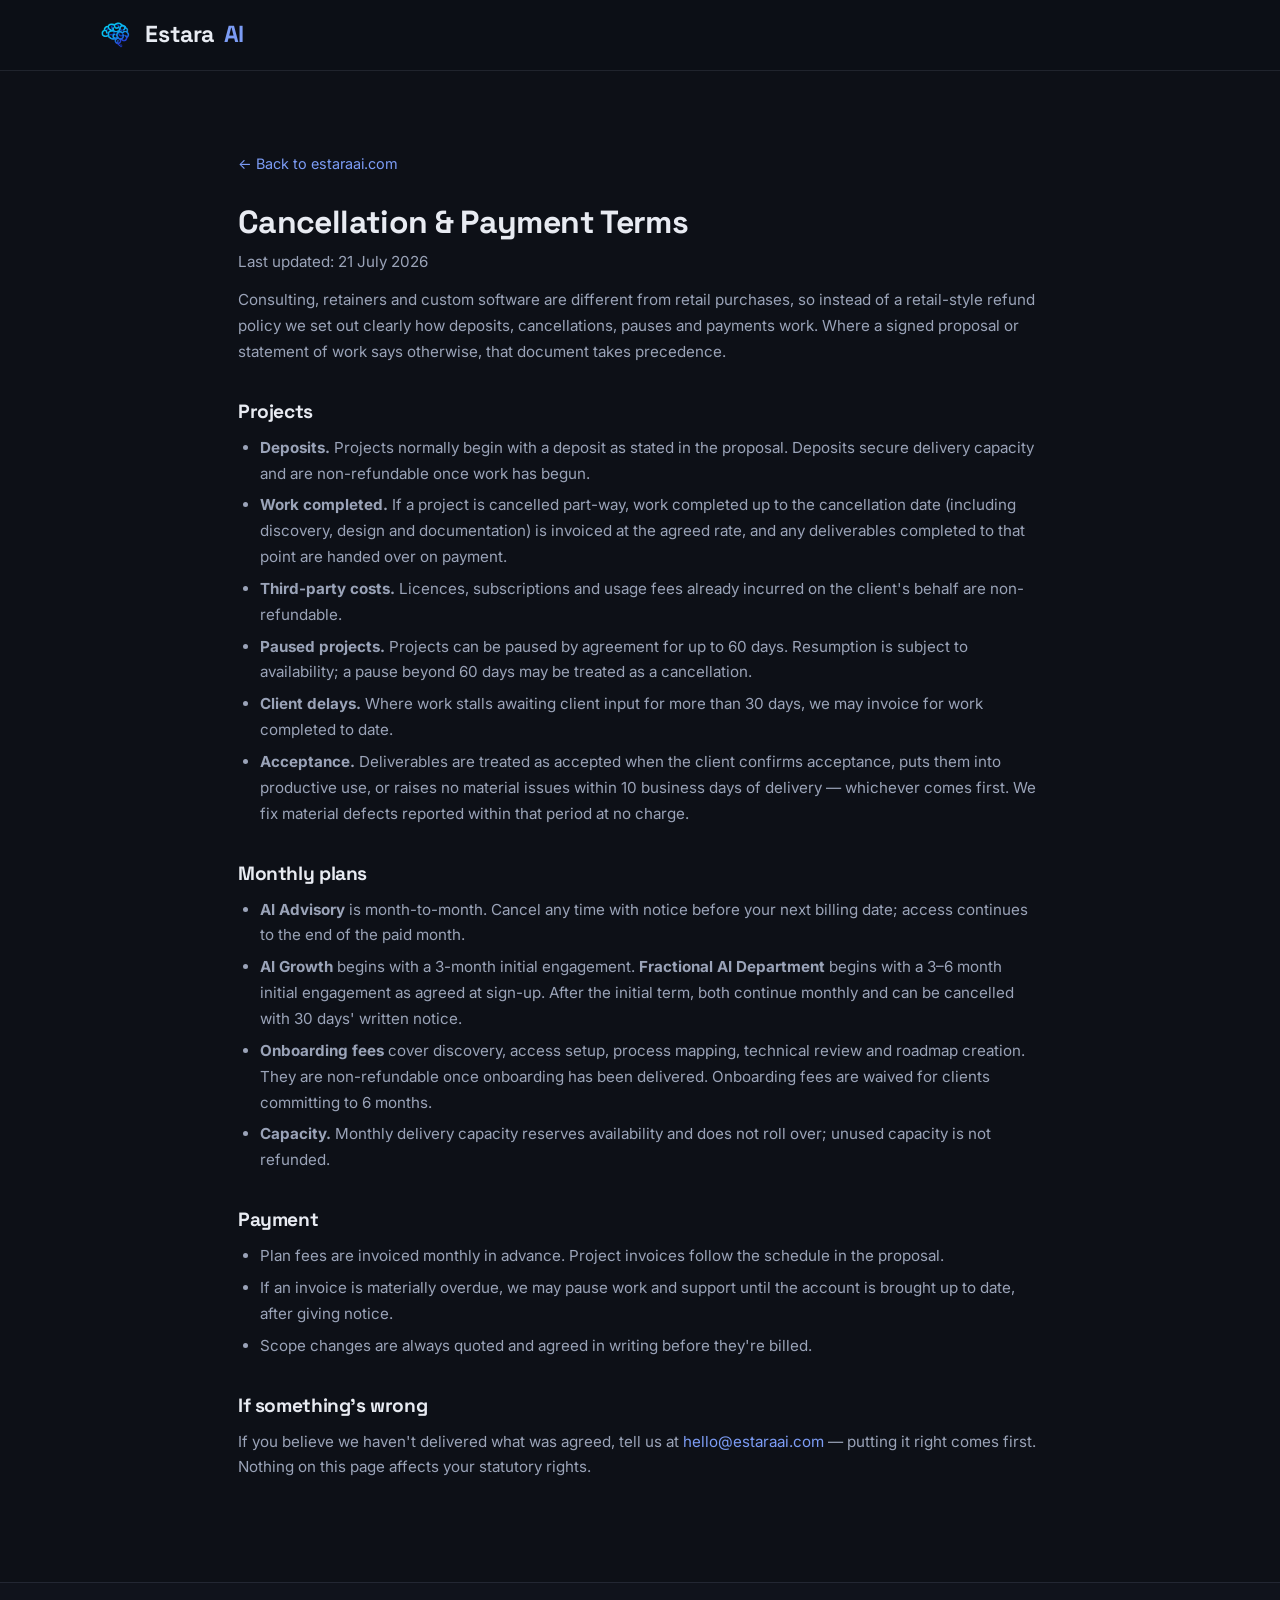
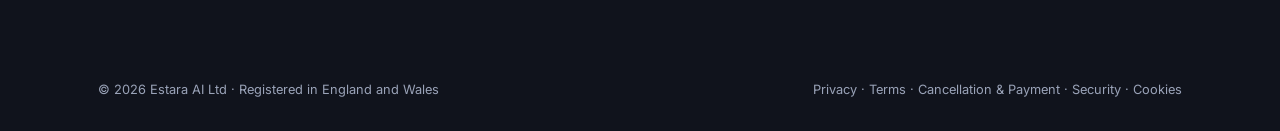
==== cancellation-and-payment-terms/index.html @ 69e21da2 "Add files via upload" ====
<!DOCTYPE html>
<html lang="en">
<head>
  <meta charset="UTF-8" />
  <meta name="viewport" content="width=device-width, initial-scale=1.0" />
  <title>Cancellation & Payment Terms — Estara AI</title>
  <link rel="preconnect" href="https://fonts.googleapis.com" />
  <link rel="preconnect" href="https://fonts.gstatic.com" crossorigin />
  <link href="https://fonts.googleapis.com/css2?family=Space+Grotesk:wght@400;500;600;700&family=Inter:wght@400;500;600&display=swap" rel="stylesheet" />
  <link rel="icon" type="image/png" sizes="any" href="/assets/logo.png?v=2" />
  <link rel="stylesheet" href="/styles.css" />
</head>
<body>
  <header class="nav scrolled">
    <div class="nav-inner">
      <a href="/" class="logo"><img src="/assets/logo.png" alt="Estara AI logo" class="logo-img" />Estara<span class="logo-accent">AI</span></a>
    </div>
  </header>
  <main class="legal-main">
    <div class="container container-narrow">
      <a href="/" class="legal-back">&larr; Back to estaraai.com</a>
      <h1>Cancellation & Payment Terms</h1>
      <p class="legal-updated">Last updated: 21 July 2026</p>

      <p>Consulting, retainers and custom software are different from retail purchases, so instead of a retail-style refund policy we set out clearly how deposits, cancellations, pauses and payments work. Where a signed proposal or statement of work says otherwise, that document takes precedence.</p>

      <h2>Projects</h2>
      <ul>
        <li><strong>Deposits.</strong> Projects normally begin with a deposit as stated in the proposal. Deposits secure delivery capacity and are non-refundable once work has begun.</li>
        <li><strong>Work completed.</strong> If a project is cancelled part-way, work completed up to the cancellation date (including discovery, design and documentation) is invoiced at the agreed rate, and any deliverables completed to that point are handed over on payment.</li>
        <li><strong>Third-party costs.</strong> Licences, subscriptions and usage fees already incurred on the client's behalf are non-refundable.</li>
        <li><strong>Paused projects.</strong> Projects can be paused by agreement for up to 60 days. Resumption is subject to availability; a pause beyond 60 days may be treated as a cancellation.</li>
        <li><strong>Client delays.</strong> Where work stalls awaiting client input for more than 30 days, we may invoice for work completed to date.</li>
        <li><strong>Acceptance.</strong> Deliverables are treated as accepted when the client confirms acceptance, puts them into productive use, or raises no material issues within 10 business days of delivery — whichever comes first. We fix material defects reported within that period at no charge.</li>
      </ul>

      <h2>Monthly plans</h2>
      <ul>
        <li><strong>AI Advisory</strong> is month-to-month. Cancel any time with notice before your next billing date; access continues to the end of the paid month.</li>
        <li><strong>AI Growth</strong> begins with a 3-month initial engagement. <strong>Fractional AI Department</strong> begins with a 3&ndash;6 month initial engagement as agreed at sign-up. After the initial term, both continue monthly and can be cancelled with 30 days' written notice.</li>
        <li><strong>Onboarding fees</strong> cover discovery, access setup, process mapping, technical review and roadmap creation. They are non-refundable once onboarding has been delivered. Onboarding fees are waived for clients committing to 6 months.</li>
        <li><strong>Capacity.</strong> Monthly delivery capacity reserves availability and does not roll over; unused capacity is not refunded.</li>
      </ul>

      <h2>Payment</h2>
      <ul>
        <li>Plan fees are invoiced monthly in advance. Project invoices follow the schedule in the proposal.</li>
        <li>If an invoice is materially overdue, we may pause work and support until the account is brought up to date, after giving notice.</li>
        <li>Scope changes are always quoted and agreed in writing before they're billed.</li>
      </ul>

      <h2>If something's wrong</h2>
      <p>If you believe we haven't delivered what was agreed, tell us at <a href="mailto:hello@estaraai.com">hello@estaraai.com</a> — putting it right comes first. Nothing on this page affects your statutory rights.</p>

    </div>
  </main>
  <footer class="footer">
    <div class="container">
      <div class="footer-bottom">
        <span>&copy; 2026 Estara AI Ltd &middot; Registered in England and Wales</span>
        <span><a href="/privacy/">Privacy</a> &middot; <a href="/terms/">Terms</a> &middot; <a href="/cancellation-and-payment-terms/">Cancellation &amp; Payment</a> &middot; <a href="/security/">Security</a> &middot; <a href="/cookie-policy/">Cookies</a></span>
      </div>
    </div>
  </footer>
</body>
</html>
---- styles.css ----
/* ============================================================
   ESTARA AI — styles.css  (v3, refined professional)
   Calm, organised, single accent. Brand colours in :root.
   ============================================================ */

:root {
  --bg: #0d1017;
  --bg-alt: #10131c;
  --surface: #141826;
  --surface-hover: #181d2e;
  --border: rgba(148, 163, 190, 0.14);
  --border-strong: rgba(148, 163, 190, 0.24);
  --text: #e8ebf2;
  --text-dim: #9aa3b8;
  --accent: #7c9cf5;          /* soft periwinkle blue */
  --accent-deep: #5b7cfa;     /* button blue */
  --accent-soft: rgba(124, 156, 245, 0.1);
  --green: #86d6ab;
  --red: #e39aa7;
  --amber: #e3c584;
  --radius: 16px;
  --font-display: "Space Grotesk", sans-serif;
  --font-body: "Inter", sans-serif;
}

* { margin: 0; padding: 0; box-sizing: border-box; }
html { scroll-behavior: smooth; }
body {
  background: var(--bg);
  color: var(--text);
  font-family: var(--font-body);
  font-size: 16px;
  line-height: 1.7;
  -webkit-font-smoothing: antialiased;
  overflow-x: hidden;
}

h1, h2, h3, h4 { font-family: var(--font-display); line-height: 1.15; letter-spacing: -0.02em; }
h1 { font-size: clamp(2.3rem, 5vw, 3.7rem); font-weight: 700; }
h2 { font-size: clamp(1.7rem, 3.6vw, 2.6rem); font-weight: 700; }
h3 { font-size: 1.25rem; font-weight: 600; }
a { color: inherit; text-decoration: none; }
img { max-width: 100%; display: block; }

.accent { color: var(--accent); }

.container { max-width: 1140px; margin: 0 auto; padding: 0 28px; }
.container-narrow { max-width: 860px; }
.section { padding: 110px 0; }
.section-alt { background: var(--bg-alt); border-top: 1px solid var(--border); border-bottom: 1px solid var(--border); }

.eyebrow {
  display: inline-block;
  font-size: 0.75rem;
  font-weight: 600;
  letter-spacing: 0.18em;
  text-transform: uppercase;
  color: var(--accent);
  margin-bottom: 16px;
}
.section-head { text-align: center; max-width: 720px; margin: 0 auto 64px; }
.section-head p { color: var(--text-dim); margin-top: 16px; font-size: 1.05rem; }
.section-cta { text-align: center; margin-top: 56px; }

/* ---------- Shared panel (cards, tiles, quotes) ---------- */
.panel {
  background: var(--surface);
  border: 1px solid var(--border);
  border-radius: var(--radius);
  transition: border-color 0.25s ease, background 0.25s ease;
}
.panel:hover { border-color: var(--border-strong); background: var(--surface-hover); }

/* ---------- Buttons ---------- */
.btn {
  display: inline-flex;
  align-items: center;
  gap: 10px;
  font-family: var(--font-display);
  font-weight: 600;
  font-size: 0.95rem;
  padding: 13px 26px;
  border-radius: 12px;
  border: 1px solid transparent;
  cursor: pointer;
  transition: background 0.25s ease, border-color 0.25s ease, transform 0.2s ease;
  white-space: nowrap;
}
.btn:hover { transform: translateY(-1px); }
.btn-primary { background: var(--accent-deep); color: #fff; }
.btn-primary:hover { background: #6a89fb; }
.btn-ghost { border-color: var(--border-strong); color: var(--text); background: transparent; }
.btn-ghost:hover { border-color: var(--accent); }
.btn-lg { padding: 16px 32px; font-size: 1rem; }
.btn-xl { padding: 18px 38px; font-size: 1.05rem; }
.btn .arrow { transition: transform 0.25s ease; }
.btn:hover .arrow { transform: translateX(4px); }

/* ---------- Nav ---------- */
.nav {
  position: fixed;
  top: 0; left: 0; right: 0;
  z-index: 100;
  transition: background 0.3s ease, border-color 0.3s ease;
  border-bottom: 1px solid transparent;
}
.nav.scrolled {
  background: rgba(13, 16, 23, 0.82);
  backdrop-filter: blur(16px);
  -webkit-backdrop-filter: blur(16px);
  border-bottom-color: var(--border);
}
.nav-inner {
  max-width: 1140px;
  margin: 0 auto;
  padding: 15px 28px;
  display: flex;
  align-items: center;
  gap: 32px;
}
.logo {
  font-family: var(--font-display);
  font-weight: 700;
  font-size: 1.45rem;
  display: inline-flex;
  align-items: center;
  gap: 10px;
  letter-spacing: -0.02em;
}
.logo-accent { color: var(--accent); }
.logo-img { height: 40px; width: auto; }
.footer .logo-img { height: 36px; }
.nav-links { display: flex; gap: 30px; margin-left: auto; }
.nav-links a { color: var(--text-dim); font-size: 0.92rem; font-weight: 500; transition: color 0.2s; }
.nav-links a:hover { color: var(--text); }
.btn-nav { padding: 10px 20px; font-size: 0.88rem; }
.nav-toggle { display: none; background: none; border: none; flex-direction: column; gap: 5px; cursor: pointer; padding: 6px; }
.nav-toggle span { width: 22px; height: 2px; background: var(--text); border-radius: 2px; transition: 0.3s; }
.btn-nav-login + .btn-nav { margin-left: -16px; }
.nav-login-mobile { display: none; }
@media (max-width: 760px) {
  .nav-login-mobile { display: block; }
}

/* ---------- Hero ---------- */
.hero {
  min-height: 92svh;
  display: flex;
  align-items: center;
  justify-content: center;
  text-align: left;
  position: relative;
  padding: 160px 28px 80px;
  overflow: hidden;
}
#heroCanvas { position: absolute; inset: 0; width: 100%; height: 100%; opacity: 0.5; }
.hero-fade {
  position: absolute; inset: 0;
  background: radial-gradient(ellipse 70% 55% at 50% 45%, rgba(13, 16, 23, 0) 0%, rgba(13, 16, 23, 0.55) 70%, var(--bg) 100%);
  pointer-events: none;
}
.hero-content { position: relative; z-index: 2; width: 100%; max-width: 1084px; }
.hero-badge {
  display: inline-flex;
  align-items: center;
  gap: 10px;
  font-size: 0.82rem;
  font-weight: 500;
  color: var(--text-dim);
  border: 1px solid var(--border);
  background: rgba(20, 24, 38, 0.6);
  padding: 8px 18px;
  border-radius: 999px;
  margin-bottom: 32px;
  backdrop-filter: blur(8px);
}
.pulse-dot { width: 7px; height: 7px; border-radius: 50%; background: var(--green); }

.hero-title { font-size: clamp(2.2rem, 3.8vw, 2.95rem); max-width: 780px; }
.hero-line { white-space: nowrap; }
@media (max-width: 700px) {
  .hero-line { white-space: normal; }
}

.hero-sub { color: var(--text-dim); font-size: clamp(1.02rem, 1.9vw, 1.18rem); max-width: 640px; margin: 26px 0 0; }
.hero-ctas { display: flex; gap: 14px; justify-content: flex-start; flex-wrap: wrap; margin-top: 40px; }
.hero-microcopy { color: var(--text-dim); font-size: 0.85rem; margin-top: 18px; opacity: 0.85; }

.hero-stats {
  display: flex;
  justify-content: flex-start;
  align-items: center;
  gap: clamp(22px, 5vw, 56px);
  margin-top: 56px;
  padding-top: 32px;
  border-top: 1px solid var(--border);
  flex-wrap: wrap;
}
.stat { display: flex; flex-direction: column; align-items: flex-start; }
.stat-num {
  font-family: var(--font-display);
  font-size: 2.2rem;
  font-weight: 700;
  color: var(--accent);
  line-height: 1;
}
.stat-label { font-size: 0.83rem; color: var(--text-dim); margin-top: 8px; }
.stat-divider { width: 1px; height: 44px; background: var(--border); }

/* ---------- Tech strip ---------- */
.tech-strip {
  border-top: 1px solid var(--border);
  border-bottom: 1px solid var(--border);
  background: var(--bg-alt);
  padding: 22px 0;
}
.tech-strip-inner {
  display: flex;
  flex-wrap: wrap;
  justify-content: center;
  align-items: center;
  gap: 14px 32px;
  font-family: var(--font-display);
  font-size: 0.88rem;
  font-weight: 500;
  color: var(--text-dim);
  letter-spacing: 0.06em;
}
.tech-label {
  font-size: 0.72rem;
  text-transform: uppercase;
  letter-spacing: 0.18em;
  color: var(--accent);
  font-weight: 600;
}

/* ---------- Problem section ---------- */
.problem-layout {
  display: grid;
  grid-template-columns: 1fr 1.1fr;
  gap: 64px;
  align-items: start;
}
.problem-sticky { position: sticky; top: 130px; }
.problem-lead { color: var(--text-dim); font-size: 1.05rem; margin: 18px 0 28px; }
.problem-cards { display: flex; flex-direction: column; gap: 20px; }
.pain-card { padding: 32px 30px; }
.pain-num {
  font-family: var(--font-display);
  font-size: 0.82rem;
  font-weight: 600;
  letter-spacing: 0.14em;
  color: var(--accent);
  margin-bottom: 12px;
}
.pain-card h3 { margin-bottom: 10px; }
.pain-card p { color: var(--text-dim); font-size: 0.96rem; }

/* ---------- Service cards ---------- */
.cards-3 { display: grid; grid-template-columns: repeat(3, 1fr); gap: 22px; }
.card { padding: 38px 32px; display: flex; flex-direction: column; position: relative; overflow: hidden; }
.card-featured { border-color: rgba(124, 156, 245, 0.4); }
.card-badge {
  position: absolute; top: 0; right: 0;
  background: var(--accent-deep);
  color: #fff;
  font-family: var(--font-display);
  font-size: 0.68rem; font-weight: 600;
  letter-spacing: 0.09em; text-transform: uppercase;
  padding: 6px 15px;
  border-radius: 0 var(--radius) 0 12px;
}
.card-icon {
  width: 50px; height: 50px;
  border-radius: 13px;
  display: grid; place-items: center;
  background: var(--accent-soft);
  border: 1px solid var(--border);
  color: var(--accent);
  margin-bottom: 22px;
}
.card-icon svg { width: 25px; height: 25px; }
.card p { color: var(--text-dim); font-size: 0.95rem; margin-top: 12px; }
.card-list { list-style: none; margin: 20px 0 28px; }
.card-list li { font-size: 0.9rem; color: var(--text); padding: 7px 0 7px 26px; position: relative; }
.card-list li::before {
  content: "";
  position: absolute; left: 0; top: 13px;
  width: 14px; height: 8px;
  border-left: 2px solid var(--accent);
  border-bottom: 2px solid var(--accent);
  transform: rotate(-45deg) scale(0.8);
}
.card-link {
  margin-top: auto;
  font-family: var(--font-display);
  font-weight: 600; font-size: 0.92rem;
  color: var(--accent);
  display: inline-flex; align-items: center; gap: 8px;
  transition: gap 0.25s ease;
}
.card-link:hover { gap: 12px; }

/* ---------- Bento grid ---------- */
.bento {
  display: grid;
  grid-template-columns: repeat(4, 1fr);
  gap: 20px;
}
.bento-tile { padding: 34px 30px; }
.bento-wide { grid-column: span 2; grid-row: span 2; display: flex; flex-direction: column; }
.bento-tile h3 { margin-bottom: 10px; }
.bento-tile p { color: var(--text-dim); font-size: 0.94rem; }
.bento-stat {
  font-family: var(--font-display);
  font-size: 2.5rem;
  font-weight: 700;
  color: var(--accent);
  line-height: 1;
  margin-bottom: 14px;
}
.bento-visual {
  margin-top: auto;
  padding: 22px 24px;
  background: rgba(9, 11, 17, 0.6);
  border: 1px solid var(--border);
  border-radius: 12px;
  font-family: "SF Mono", "Fira Code", monospace;
  font-size: 0.84rem;
  line-height: 2.1;
  color: var(--text-dim);
}
.code-key { color: var(--accent); }
.code-str { color: #b8a8ee; }
.code-num { color: var(--green); }
.code-comment { color: rgba(154, 163, 184, 0.55); }
.code-ok { color: var(--green); }
.code-line { white-space: nowrap; overflow: hidden; }

/* ---------- Timeline ---------- */
.timeline { position: relative; padding-left: 12px; }
.timeline-line {
  position: absolute;
  left: 37px; top: 10px; bottom: 10px;
  width: 2px;
  background: var(--border);
  border-radius: 2px;
  overflow: hidden;
}
.timeline-line span {
  display: block;
  width: 100%; height: 0%;
  background: var(--accent);
  transition: height 0.2s linear;
}
.tl-step { display: flex; gap: 32px; padding: 28px 0; position: relative; }
.tl-node {
  flex: none;
  width: 52px; height: 52px;
  border-radius: 50%;
  display: grid; place-items: center;
  font-family: var(--font-display);
  font-weight: 700;
  font-size: 0.92rem;
  background: var(--surface);
  border: 1px solid var(--border-strong);
  color: var(--accent);
  box-shadow: 0 0 0 6px var(--bg-alt);
  z-index: 1;
}
.tl-body h3 { display: flex; align-items: center; gap: 14px; flex-wrap: wrap; }
.tl-tag {
  font-family: var(--font-body);
  font-size: 0.72rem;
  font-weight: 600;
  letter-spacing: 0.08em;
  text-transform: uppercase;
  color: var(--accent);
  border: 1px solid rgba(124, 156, 245, 0.35);
  background: var(--accent-soft);
  padding: 3px 12px;
  border-radius: 999px;
}
.tl-body p { color: var(--text-dim); font-size: 0.96rem; margin-top: 10px; max-width: 620px; }

/* ---------- Comparison table ---------- */
.compare-wrap { overflow-x: auto; border-radius: var(--radius); border: 1px solid var(--border); }
.compare {
  width: 100%;
  border-collapse: collapse;
  background: var(--surface);
  font-size: 0.92rem;
  min-width: 720px;
}
.compare th, .compare td {
  padding: 18px 22px;
  text-align: left;
  border-bottom: 1px solid var(--border);
  vertical-align: top;
}
.compare thead th {
  font-family: var(--font-display);
  font-size: 0.98rem;
  color: var(--text-dim);
  background: rgba(255, 255, 255, 0.02);
}
.compare tbody tr:last-child td { border-bottom: none; }
.compare td:first-child { color: var(--text-dim); font-weight: 500; width: 20%; }
.compare .compare-hero {
  background: var(--accent-soft);
  color: var(--text);
  font-weight: 500;
  border-left: 1px solid rgba(124, 156, 245, 0.3);
  border-right: 1px solid rgba(124, 156, 245, 0.3);
}
.compare thead .compare-hero {
  color: var(--text);
  font-size: 1.02rem;
}
.compare .yes { color: var(--green); font-weight: 700; margin-right: 6px; }
.compare .no { color: var(--red); font-weight: 700; margin-right: 6px; }
.compare .mid { color: var(--amber); font-weight: 700; margin-right: 6px; }

/* ---------- Plans / subscriptions ---------- */
.plans { display: grid; grid-template-columns: repeat(3, 1fr); gap: 22px; align-items: stretch; }
.price-card { padding: 38px 32px; display: flex; flex-direction: column; position: relative; overflow: hidden; }
.plan-tagline { color: var(--text-dim); font-size: 0.92rem; margin-top: 10px; }
.price {
  font-family: var(--font-display);
  font-size: 2.4rem;
  font-weight: 700;
  line-height: 1;
  margin: 24px 0 6px;
  display: flex;
  align-items: baseline;
  gap: 6px;
}
.price-per { font-size: 0.95rem; font-weight: 500; color: var(--text-dim); letter-spacing: 0; }
.price-from { font-size: 0.9rem; font-weight: 500; color: var(--text-dim); }
.plan-includes {
  font-size: 0.74rem;
  font-weight: 600;
  letter-spacing: 0.1em;
  text-transform: uppercase;
  color: var(--accent);
  margin-top: 16px;
}
.price-card .card-list { margin: 14px 0 30px; flex: 1; }
.btn-block { justify-content: center; width: 100%; margin-top: auto; }
.plans-note {
  text-align: center;
  color: var(--text-dim);
  font-size: 0.88rem;
  max-width: 640px;
  margin: 44px auto 0;
}
.plans-note a { color: var(--accent); }
.plans-note a:hover { text-decoration: underline; }

/* ---------- Testimonials ---------- */
.quotes { display: grid; grid-template-columns: repeat(3, 1fr); gap: 22px; }
.quote { padding: 34px 30px 30px; display: flex; flex-direction: column; }
.quote blockquote { color: var(--text); font-size: 0.97rem; line-height: 1.75; }
.quote blockquote::before { content: "\201C"; color: var(--accent); }
.quote blockquote::after { content: "\201D"; color: var(--accent); }
.quote figcaption {
  margin-top: 24px;
  padding-top: 20px;
  border-top: 1px solid var(--border);
  display: flex;
  flex-direction: column;
}
.quote figcaption strong { font-family: var(--font-display); font-size: 0.95rem; }
.quote figcaption span { color: var(--text-dim); font-size: 0.84rem; margin-top: 2px; }

/* ---------- FAQ ---------- */
.faq-list { display: flex; flex-direction: column; gap: 12px; }
.faq-item {
  background: var(--surface);
  border: 1px solid var(--border);
  border-radius: 14px;
  transition: border-color 0.25s ease;
}
.faq-item:hover { border-color: var(--border-strong); }
.faq-item[open] { border-color: rgba(124, 156, 245, 0.4); }
.faq-item summary {
  list-style: none;
  cursor: pointer;
  padding: 20px 26px;
  font-family: var(--font-display);
  font-weight: 600;
  font-size: 1rem;
  display: flex;
  justify-content: space-between;
  align-items: center;
  gap: 16px;
}
.faq-item summary::-webkit-details-marker { display: none; }
.faq-icon { position: relative; width: 16px; height: 16px; flex: none; }
.faq-icon::before, .faq-icon::after {
  content: ""; position: absolute; background: var(--accent); border-radius: 2px;
  transition: transform 0.3s ease;
}
.faq-icon::before { width: 16px; height: 2px; top: 7px; }
.faq-icon::after { width: 2px; height: 16px; left: 7px; }
.faq-item[open] .faq-icon::after { transform: rotate(90deg); }
.faq-item p { padding: 0 26px 22px; color: var(--text-dim); font-size: 0.95rem; }

/* ---------- CTA panel ---------- */
.cta-panel {
  text-align: center;
  background: var(--bg-alt);
  border: 1px solid var(--border);
  border-radius: 24px;
  padding: 80px 40px;
  max-width: 860px;
  margin: 0 auto;
}
.cta-list {
  list-style: none;
  margin: 28px auto 38px;
  max-width: 460px;
  text-align: left;
}
.cta-list li {
  color: var(--text-dim);
  font-size: 0.98rem;
  padding: 8px 0 8px 32px;
  position: relative;
}
.cta-list li::before {
  content: "";
  position: absolute; left: 0; top: 16px;
  width: 15px; height: 8px;
  border-left: 2px solid var(--green);
  border-bottom: 2px solid var(--green);
  transform: rotate(-45deg);
}
.cta-note { display: block; margin-top: 26px; font-size: 0.8rem; color: var(--text-dim); }

/* ---------- Footer ---------- */
.footer { background: var(--bg-alt); border-top: 1px solid var(--border); padding: 70px 0 30px; }
.footer-grid {
  display: grid;
  grid-template-columns: 2fr 1fr 1fr 1fr;
  gap: 40px;
  padding-bottom: 50px;
  border-bottom: 1px solid var(--border);
}
.footer-brand p { color: var(--text-dim); font-size: 0.92rem; margin-top: 16px; max-width: 300px; }
.footer-col h4 { font-size: 0.82rem; text-transform: uppercase; letter-spacing: 0.12em; color: var(--text); margin-bottom: 18px; }
.footer-col a, .footer-col address {
  display: block;
  color: var(--text-dim);
  font-size: 0.92rem;
  font-style: normal;
  margin-bottom: 10px;
  transition: color 0.2s;
}
.footer-col a:hover { color: var(--accent); }
.footer-bottom {
  display: flex;
  justify-content: space-between;
  flex-wrap: wrap;
  gap: 12px;
  padding-top: 26px;
  color: var(--text-dim);
  font-size: 0.8rem;
}

/* ---------- Reveal animation ---------- */
.reveal { opacity: 0; transform: translateY(16px); transition: opacity 0.6s ease, transform 0.6s ease; }
.reveal.visible { opacity: 1; transform: none; }

@media (prefers-reduced-motion: reduce) {
  *, *::before, *::after { animation: none !important; transition: none !important; }
  .reveal { opacity: 1; transform: none; }
  html { scroll-behavior: auto; }
}

/* ---------- Responsive ---------- */
@media (max-width: 1020px) {
  .bento { grid-template-columns: 1fr 1fr; }
  .bento-wide { grid-column: span 2; grid-row: auto; }
}
@media (max-width: 960px) {
  .cards-3, .quotes, .plans { grid-template-columns: 1fr; max-width: 540px; margin-left: auto; margin-right: auto; }
  .problem-layout { grid-template-columns: 1fr; gap: 44px; }
  .problem-sticky { position: static; }
  .footer-grid { grid-template-columns: 1fr 1fr; }
}
@media (max-width: 760px) {
  .nav-links {
    position: fixed;
    top: 62px; left: 0; right: 0;
    flex-direction: column;
    gap: 0;
    background: rgba(13, 16, 23, 0.97);
    backdrop-filter: blur(16px);
    border-bottom: 1px solid var(--border);
    padding: 12px 24px 20px;
    display: none;
    margin-left: 0;
  }
  .nav-links.open { display: flex; }
  .nav-links a { padding: 13px 0; font-size: 1.05rem; }
  .nav-toggle { display: flex; margin-left: auto; }
  .btn-nav { display: none; }
  .section { padding: 80px 0; }
  .stat-divider { display: none; }
  .bento { grid-template-columns: 1fr; }
  .bento-wide { grid-column: auto; }
  .footer-grid { grid-template-columns: 1fr; }
  .tl-step { gap: 20px; }
  .timeline-line { left: 25px; }
  .tl-node { width: 42px; height: 42px; font-size: 0.85rem; }
  .cta-panel { padding: 60px 26px; }
}

/* ============================================================
   v4 additions — trust strip, case studies, founder section,
   engagement models, plan details table, legal pages, mobile fixes
   ============================================================ */

/* Anchored sections never hide under the fixed nav */
section[id], footer[id], .plan-details { scroll-margin-top: 92px; }

/* Hero text-stat */
.stat-num-text { font-size: 1.35rem; padding: 8px 0 3px; }

/* ---------- Trust strip ---------- */
.trust { padding: 36px 0; }
.trust-inner {
  display: flex;
  justify-content: space-between;
  align-items: center;
  gap: 32px 48px;
  flex-wrap: wrap;
}
.trust-clients { display: flex; align-items: center; gap: 14px 28px; flex-wrap: wrap; }
.trust-label {
  font-size: 0.72rem;
  text-transform: uppercase;
  letter-spacing: 0.18em;
  color: var(--accent);
  font-weight: 600;
}
.trust-name { font-family: var(--font-display); font-weight: 600; font-size: 1.02rem; color: var(--text-dim); }
.trust-proof { display: flex; flex-direction: column; gap: 10px; max-width: 520px; }
.trust-quote { font-size: 0.93rem; color: var(--text); line-height: 1.65; }
.trust-attrib { display: block; color: var(--text-dim); font-size: 0.8rem; margin-top: 6px; }

/* ---------- Case studies ---------- */
.case { margin-bottom: 26px; overflow: hidden; }
.case-head { padding: 36px 40px 0; }
.case-tag {
  display: inline-block;
  font-size: 0.72rem;
  font-weight: 600;
  letter-spacing: 0.08em;
  text-transform: uppercase;
  color: var(--accent);
  border: 1px solid rgba(124, 156, 245, 0.35);
  background: var(--accent-soft);
  padding: 4px 14px;
  border-radius: 999px;
}
.case-head h3 { font-size: 1.5rem; margin-top: 16px; }
.case-client { color: var(--text-dim); font-size: 0.9rem; margin-top: 4px; }
.case-body {
  display: grid;
  grid-template-columns: 1.15fr 1fr;
  gap: 44px;
  padding: 26px 40px 40px;
}
.case-col h4 {
  font-size: 0.76rem;
  font-weight: 600;
  text-transform: uppercase;
  letter-spacing: 0.14em;
  color: var(--accent);
  margin: 24px 0 10px;
}
.case-col h4:first-child { margin-top: 0; }
.case-col p { color: var(--text-dim); font-size: 0.95rem; }
.case-col .card-list { margin: 0 0 6px; }
.case-quote {
  margin-top: 22px;
  padding: 18px 22px;
  background: var(--accent-soft);
  border-radius: 12px;
  font-size: 0.93rem;
  line-height: 1.65;
}
.case-quote span { display: block; color: var(--text-dim); font-size: 0.82rem; margin-top: 8px; }

/* ---------- Founder ---------- */
.founder-layout {
  display: grid;
  grid-template-columns: 300px 1fr;
  gap: 44px;
  align-items: center;
  max-width: 900px;
  margin: 0 auto 56px;
}
.founder-photo {
  position: relative;
  aspect-ratio: 1 / 1;
  display: grid;
  place-items: center;
  overflow: hidden;
}
.founder-photo::before {
  content: "JG";
  font-family: var(--font-display);
  font-size: 3.4rem;
  font-weight: 700;
  color: var(--accent);
  opacity: 0.5;
}
.founder-photo img {
  position: absolute;
  inset: 0;
  width: 100%;
  height: 100%;
  object-fit: cover;
}
.founder-copy h3 { font-size: 1.35rem; margin-bottom: 14px; }
.founder-copy p { color: var(--text-dim); font-size: 0.97rem; margin-bottom: 14px; }
.bento-about { margin-top: 0; }
.tile-link { color: var(--accent); font-size: 0.88rem; white-space: nowrap; }
.tile-link:hover { text-decoration: underline; }

/* ---------- Engagement models & project pricing ---------- */
.engage-cards .card { padding: 32px 30px; }
.project-prices { margin-top: 26px; padding: 38px 40px; }
.project-prices h3 { margin-bottom: 8px; }
.project-prices-note { color: var(--text-dim); font-size: 0.9rem; margin-bottom: 16px; }
.price-list { list-style: none; }
.price-list li {
  display: flex;
  justify-content: space-between;
  align-items: baseline;
  gap: 20px;
  padding: 13px 0;
  border-bottom: 1px solid var(--border);
  font-size: 0.95rem;
}
.price-list li:last-child { border-bottom: 0; padding-bottom: 2px; }
.price-list-amt { font-family: var(--font-display); font-weight: 600; color: var(--accent); white-space: nowrap; }

/* ---------- Plans v2 ---------- */
.plan-bestfor {
  font-size: 0.72rem;
  font-weight: 600;
  letter-spacing: 0.08em;
  text-transform: uppercase;
  color: var(--accent);
  margin-top: 12px;
}
.plan-tagline { margin-top: 8px; }
.plan-term { font-size: 0.8rem; color: var(--text-dim); margin: 2px 0 4px; }
.price-card .card-list { margin-bottom: 18px; }
.plan-foot { font-size: 0.82rem; color: var(--text-dim); margin-bottom: 20px; }
.li-sub { color: var(--text-dim); font-size: 0.82rem; }
.plans-details-link { text-align: center; margin-top: 36px; }
.plans-details-link a {
  color: var(--accent);
  font-family: var(--font-display);
  font-weight: 600;
  font-size: 0.92rem;
}
.plans-details-link a:hover { text-decoration: underline; }
.plan-details { margin-top: 44px; }
.compare-plans { min-width: 680px; }
.compare-plans td:first-child { width: 22%; }
.compare-span { color: var(--text-dim); }
.plans-smallprint { max-width: 840px; margin: 30px auto 0; }
.plans-smallprint p { color: var(--text-dim); font-size: 0.85rem; margin-bottom: 12px; }
.plans-smallprint strong { color: var(--text); }

/* ---------- CTA email alternative ---------- */
.cta-email { margin-top: 22px; color: var(--text-dim); font-size: 0.92rem; }
.cta-email a { color: var(--accent); }
.cta-email a:hover { text-decoration: underline; }

/* ---------- Legal pages ---------- */
.legal-main { padding: 150px 0 90px; }
.legal-main h1 { font-size: 2rem; margin-bottom: 8px; }
.legal-updated { color: var(--text-dim); font-size: 0.85rem; margin-bottom: 38px; }
.legal-main h2 { font-size: 1.2rem; margin: 36px 0 12px; }
.legal-main p, .legal-main li { color: var(--text-dim); font-size: 0.95rem; margin-bottom: 12px; }
.legal-main ul { margin: 10px 0 14px 22px; }
.legal-main ul li { margin-bottom: 6px; }
.legal-main a { color: var(--accent); }
.legal-main a:hover { text-decoration: underline; }
.legal-back { display: inline-block; margin-bottom: 28px; color: var(--accent); font-size: 0.9rem; }
.legal-back:hover { text-decoration: underline; }

/* ---------- Responsive (new sections) ---------- */
@media (max-width: 960px) {
  .case-body { grid-template-columns: 1fr; gap: 10px; }
  .founder-layout { grid-template-columns: 1fr; gap: 28px; }
  .founder-photo { max-width: 280px; }
  .trust-inner { flex-direction: column; align-items: flex-start; gap: 22px; }
  .plans .card-featured { order: -1; }
}
@media (max-width: 760px) {
  section[id], footer[id], .plan-details { scroll-margin-top: 78px; }
  .price-card { padding: 28px 20px; }
  .price-card .card-list li { padding: 6px 0 6px 22px; font-size: 0.88rem; }
  .price-card .card-list li::before { top: 12px; transform: rotate(-45deg) scale(0.7); }
  .plans { gap: 16px; }
  .case-head { padding: 28px 22px 0; }
  .case-body { padding: 20px 22px 30px; }
  .project-prices { padding: 26px 20px; }
  .legal-main { padding: 120px 0 70px; }
}
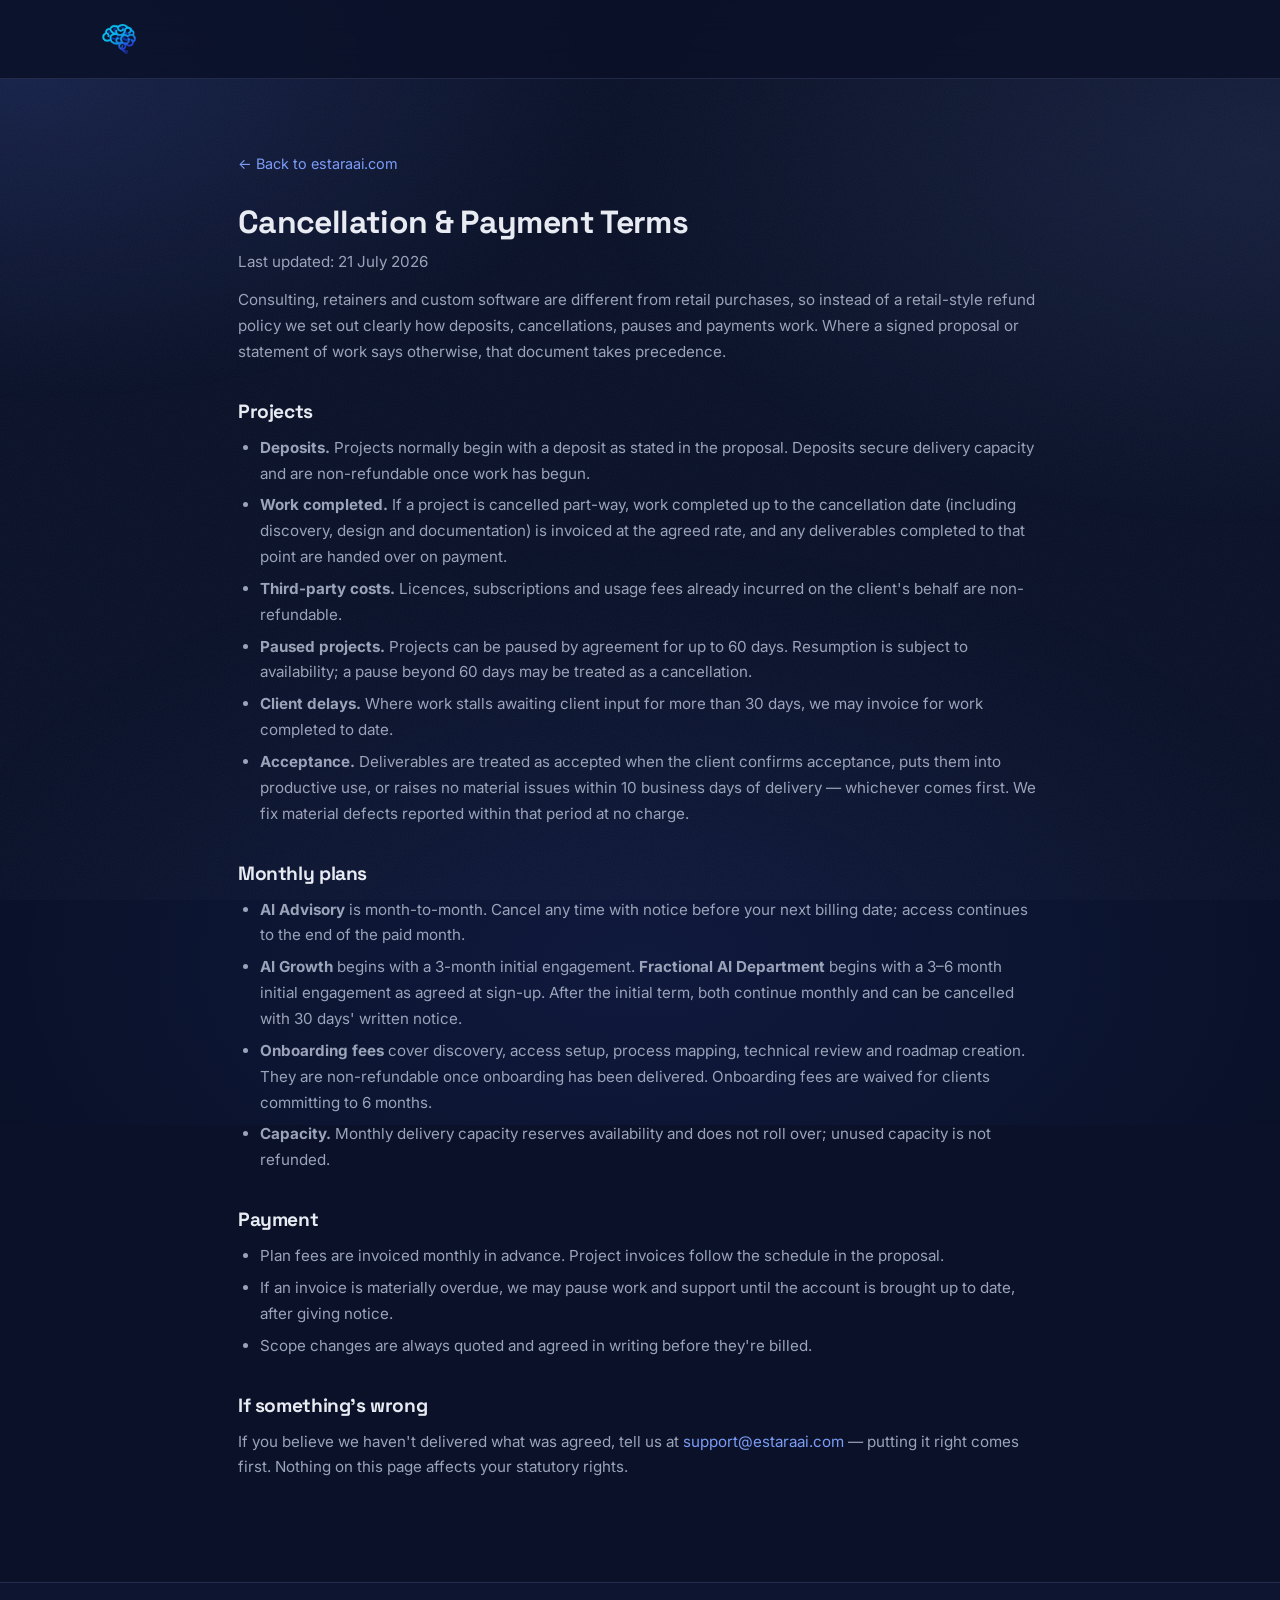
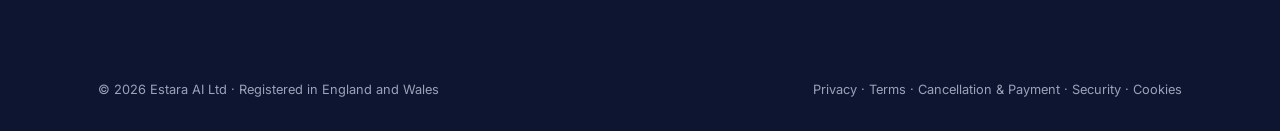
==== commit ff92b329: "Update contact email in cancellation terms page" ====
--- a/cancellation-and-payment-terms/index.html
+++ b/cancellation-and-payment-terms/index.html
@@ -13,7 +13,7 @@
 <body>
   <header class="nav scrolled">
     <div class="nav-inner">
-      <a href="/" class="logo"><img src="/assets/logo.png" alt="Estara AI logo" class="logo-img" />Estara<span class="logo-accent">AI</span></a>
+      <a href="/" class="logo"><img src="/assets/logo.png" alt="Estara AI logo" class="logo-img" /></a>
     </div>
   </header>
   <main class="legal-main">
@@ -50,7 +50,7 @@
       </ul>
 
       <h2>If something's wrong</h2>
-      <p>If you believe we haven't delivered what was agreed, tell us at <a href="mailto:hello@estaraai.com">hello@estaraai.com</a> — putting it right comes first. Nothing on this page affects your statutory rights.</p>
+      <p>If you believe we haven't delivered what was agreed, tell us at <a href="mailto:support@estaraai.com">support@estaraai.com</a> — putting it right comes first. Nothing on this page affects your statutory rights.</p>
 
     </div>
   </main>
--- a/styles.css
+++ b/styles.css
@@ -4,12 +4,12 @@
    ============================================================ */
 
 :root {
-  --bg: #0d1017;
-  --bg-alt: #10131c;
-  --surface: #141826;
-  --surface-hover: #181d2e;
-  --border: rgba(148, 163, 190, 0.14);
-  --border-strong: rgba(148, 163, 190, 0.24);
+  --bg: #0a1128;          /* dark navy */
+  --bg-alt: #0d1530;
+  --surface: #111b3c;
+  --surface-hover: #152147;
+  --border: rgba(148, 168, 220, 0.16);
+  --border-strong: rgba(148, 168, 220, 0.28);
   --text: #e8ebf2;
   --text-dim: #9aa3b8;
   --accent: #7c9cf5;          /* soft periwinkle blue */
@@ -47,7 +47,7 @@
 .container { max-width: 1140px; margin: 0 auto; padding: 0 28px; }
 .container-narrow { max-width: 860px; }
 .section { padding: 110px 0; }
-.section-alt { background: var(--bg-alt); border-top: 1px solid var(--border); border-bottom: 1px solid var(--border); }
+.section-alt { background: rgba(13, 21, 48, 0.55); border-top: 1px solid var(--border); border-bottom: 1px solid var(--border); }
 
 .eyebrow {
   display: inline-block;
@@ -105,7 +105,7 @@
   border-bottom: 1px solid transparent;
 }
 .nav.scrolled {
-  background: rgba(13, 16, 23, 0.82);
+  background: rgba(10, 17, 40, 0.82);
   backdrop-filter: blur(16px);
   -webkit-backdrop-filter: blur(16px);
   border-bottom-color: var(--border);
@@ -128,7 +128,7 @@
   letter-spacing: -0.02em;
 }
 .logo-accent { color: var(--accent); }
-.logo-img { height: 40px; width: auto; }
+.logo-img { height: 48px; width: auto; }
 .footer .logo-img { height: 36px; }
 .nav-links { display: flex; gap: 30px; margin-left: auto; }
 .nav-links a { color: var(--text-dim); font-size: 0.92rem; font-weight: 500; transition: color 0.2s; }
@@ -156,7 +156,7 @@
 #heroCanvas { position: absolute; inset: 0; width: 100%; height: 100%; opacity: 0.5; }
 .hero-fade {
   position: absolute; inset: 0;
-  background: radial-gradient(ellipse 70% 55% at 50% 45%, rgba(13, 16, 23, 0) 0%, rgba(13, 16, 23, 0.55) 70%, var(--bg) 100%);
+  background: radial-gradient(ellipse 70% 55% at 50% 45%, rgba(10, 17, 40, 0) 0%, rgba(10, 17, 40, 0.55) 70%, var(--bg) 100%);
   pointer-events: none;
 }
 .hero-content { position: relative; z-index: 2; width: 100%; max-width: 1084px; }
@@ -168,7 +168,7 @@
   font-weight: 500;
   color: var(--text-dim);
   border: 1px solid var(--border);
-  background: rgba(20, 24, 38, 0.6);
+  background: rgba(17, 27, 60, 0.6);
   padding: 8px 18px;
   border-radius: 999px;
   margin-bottom: 32px;
@@ -595,7 +595,7 @@
     top: 62px; left: 0; right: 0;
     flex-direction: column;
     gap: 0;
-    background: rgba(13, 16, 23, 0.97);
+    background: rgba(10, 17, 40, 0.97);
     backdrop-filter: blur(16px);
     border-bottom: 1px solid var(--border);
     padding: 12px 24px 20px;
@@ -816,3 +816,61 @@
   .project-prices { padding: 26px 20px; }
   .legal-main { padding: 120px 0 70px; }
 }
+
+/* ---------- v5 additions: trust "and more" ---------- */
+.trust-more { font-style: italic; opacity: 0.65; font-weight: 400; }
+
+/* ---------- v8: case study summary cards ---------- */
+.case-sum { padding: 34px 30px; display: flex; flex-direction: column; }
+.case-sum h3 { font-size: 1.3rem; margin-top: 14px; }
+.case-sum .case-client { margin-top: 3px; }
+.case-sum .card-link { margin-top: auto; padding-top: 18px; }
+.case-visual {
+  margin: 20px 0 16px;
+  border: 1px solid var(--border);
+  border-radius: 12px;
+  background: rgba(10, 17, 40, 0.55);
+  padding: 14px;
+}
+.case-visual svg { width: 100%; height: auto; display: block; }
+.case-metric {
+  font-family: var(--font-display);
+  font-weight: 600;
+  font-size: 0.95rem;
+  color: var(--accent);
+  line-height: 1.45;
+}
+.case-sum-desc { color: var(--text-dim); font-size: 0.92rem; margin-top: 10px; }
+
+/* ---------- v6: navy aurora background ---------- */
+body::before {
+  content: "";
+  position: fixed;
+  inset: -25%;
+  z-index: -1;
+  pointer-events: none;
+  background:
+    radial-gradient(45% 35% at 18% 22%, rgba(91, 124, 250, 0.16), transparent 70%),
+    radial-gradient(50% 40% at 82% 28%, rgba(124, 156, 245, 0.11), transparent 70%),
+    radial-gradient(55% 45% at 50% 88%, rgba(64, 105, 255, 0.10), transparent 70%);
+  animation: aurora-drift 36s ease-in-out infinite alternate;
+}
+@keyframes aurora-drift {
+  from { transform: translate3d(-2.5%, -1.5%, 0) scale(1); }
+  to   { transform: translate3d(2.5%, 2%, 0) scale(1.06); }
+}
+@media (prefers-reduced-motion: reduce) {
+  body::before { animation: none; }
+}
+
+/* ---------- v7: fine grain texture (sits on top of the aurora glow) ---------- */
+body::after {
+  content: "";
+  position: fixed;
+  inset: 0;
+  z-index: -1;
+  pointer-events: none;
+  opacity: 0.05;
+  background-image: url("data:image/svg+xml,%3Csvg xmlns='http://www.w3.org/2000/svg' width='180' height='180'%3E%3Cfilter id='n'%3E%3CfeTurbulence type='fractalNoise' baseFrequency='0.85' numOctaves='2' stitchTiles='stitch'/%3E%3C/filter%3E%3Crect width='100%25' height='100%25' filter='url(%23n)'/%3E%3C/svg%3E");
+  background-size: 180px 180px;
+}
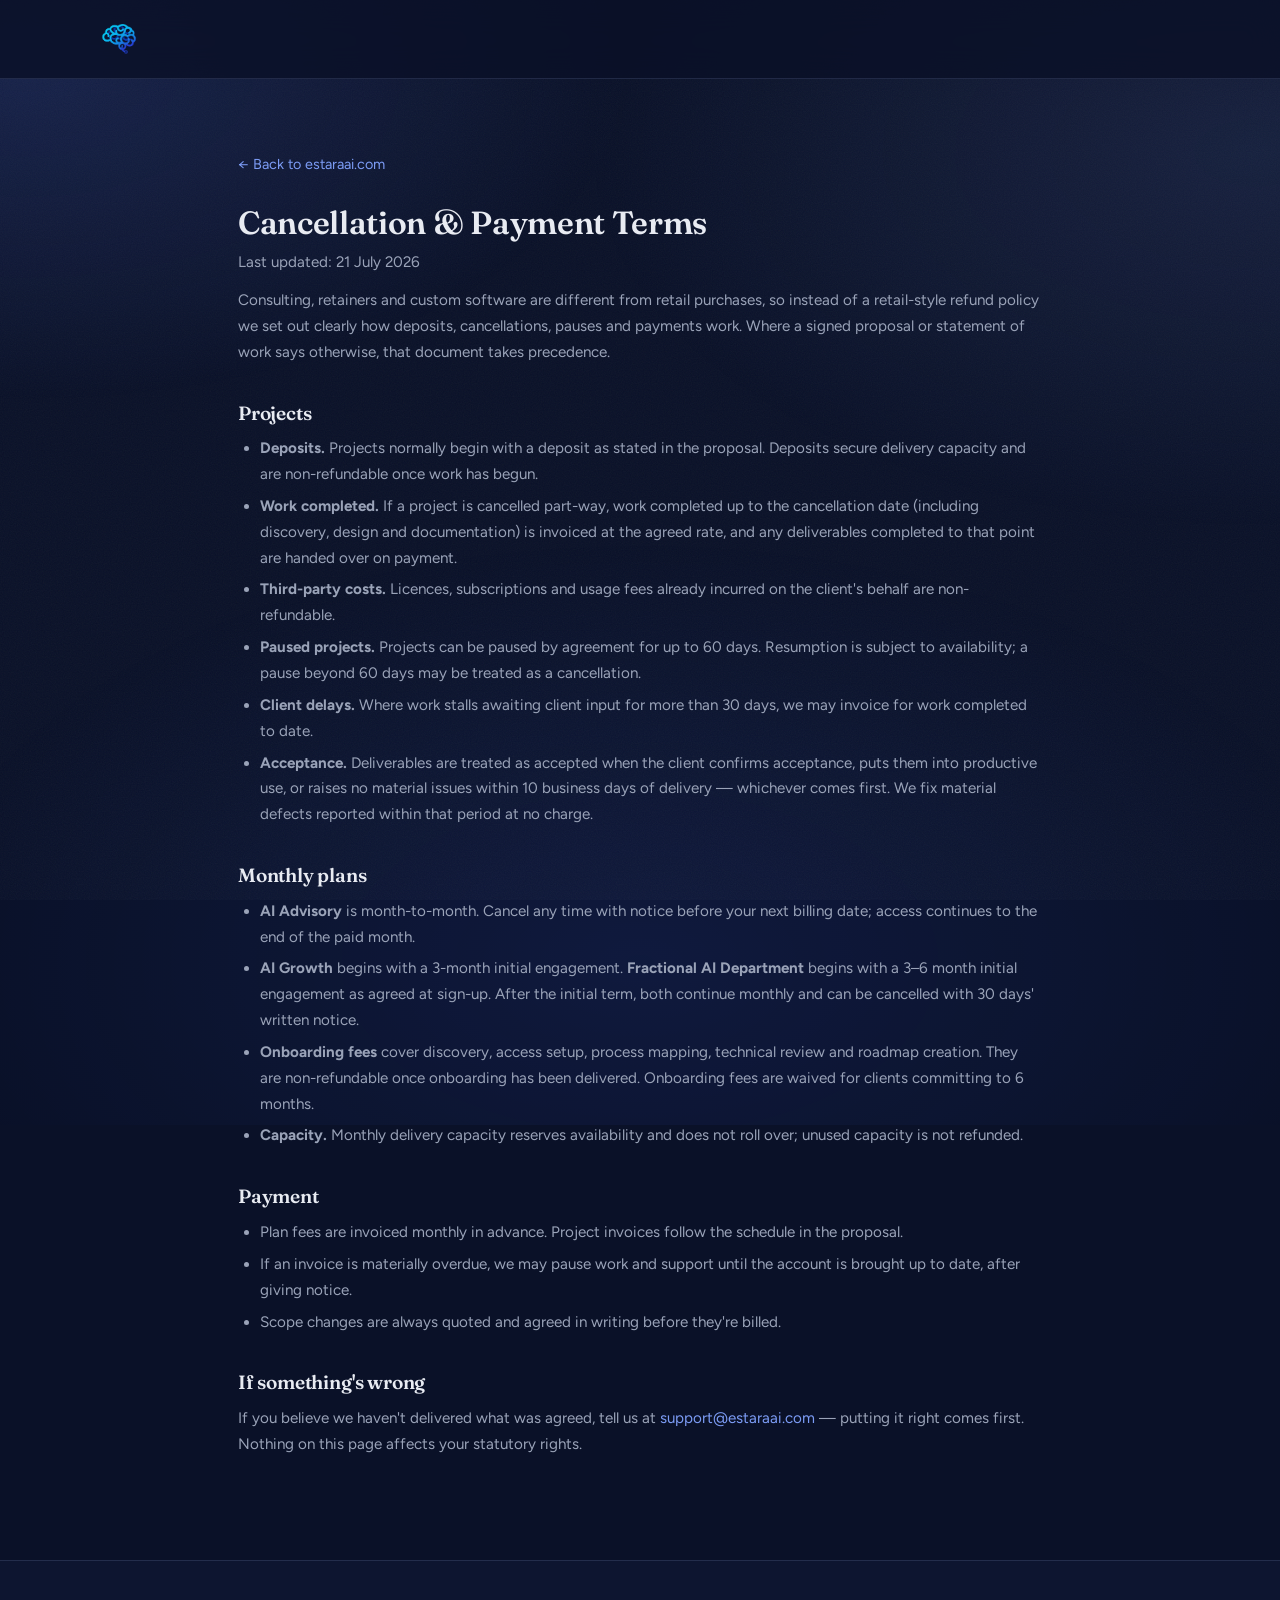
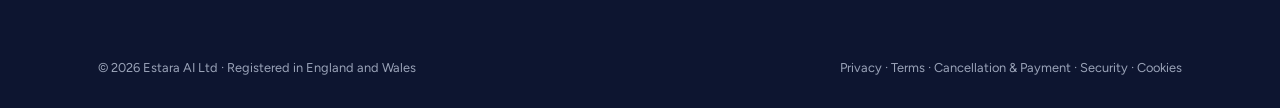
==== commit 1afbff3e: "Update font links in index.html" ====
--- a/cancellation-and-payment-terms/index.html
+++ b/cancellation-and-payment-terms/index.html
@@ -6,7 +6,7 @@
   <title>Cancellation & Payment Terms — Estara AI</title>
   <link rel="preconnect" href="https://fonts.googleapis.com" />
   <link rel="preconnect" href="https://fonts.gstatic.com" crossorigin />
-  <link href="https://fonts.googleapis.com/css2?family=Space+Grotesk:wght@400;500;600;700&family=Inter:wght@400;500;600&display=swap" rel="stylesheet" />
+  <link href="https://fonts.googleapis.com/css2?family=Fraunces:ital,opsz,wght@0,9..144,400..700;1,9..144,400..700&family=Figtree:wght@400;500;600;700&family=JetBrains+Mono:wght@400;500;600&display=swap" rel="stylesheet" />
   <link rel="icon" type="image/png" sizes="any" href="/assets/logo.png?v=2" />
   <link rel="stylesheet" href="/styles.css" />
 </head>
--- a/styles.css
+++ b/styles.css
@@ -19,8 +19,9 @@
   --red: #e39aa7;
   --amber: #e3c584;
   --radius: 16px;
-  --font-display: "Space Grotesk", sans-serif;
-  --font-body: "Inter", sans-serif;
+  --font-display: "Fraunces", "Georgia", serif;
+  --font-body: "Figtree", "Helvetica Neue", sans-serif;
+  --font-mono: "JetBrains Mono", "SF Mono", monospace;
 }
 
 * { margin: 0; padding: 0; box-sizing: border-box; }
@@ -35,9 +36,9 @@
   overflow-x: hidden;
 }
 
-h1, h2, h3, h4 { font-family: var(--font-display); line-height: 1.15; letter-spacing: -0.02em; }
-h1 { font-size: clamp(2.3rem, 5vw, 3.7rem); font-weight: 700; }
-h2 { font-size: clamp(1.7rem, 3.6vw, 2.6rem); font-weight: 700; }
+h1, h2, h3, h4 { font-family: var(--font-display); line-height: 1.18; letter-spacing: -0.01em; }
+h1 { font-size: clamp(2.3rem, 5vw, 3.6rem); font-weight: 600; }
+h2 { font-size: clamp(1.7rem, 3.6vw, 2.55rem); font-weight: 600; }
 h3 { font-size: 1.25rem; font-weight: 600; }
 a { color: inherit; text-decoration: none; }
 img { max-width: 100%; display: block; }
@@ -51,9 +52,10 @@
 
 .eyebrow {
   display: inline-block;
-  font-size: 0.75rem;
-  font-weight: 600;
-  letter-spacing: 0.18em;
+  font-family: var(--font-mono);
+  font-size: 0.72rem;
+  font-weight: 500;
+  letter-spacing: 0.16em;
   text-transform: uppercase;
   color: var(--accent);
   margin-bottom: 16px;
@@ -76,7 +78,7 @@
   display: inline-flex;
   align-items: center;
   gap: 10px;
-  font-family: var(--font-display);
+  font-family: var(--font-body);
   font-weight: 600;
   font-size: 0.95rem;
   padding: 13px 26px;
@@ -325,7 +327,7 @@
   background: rgba(9, 11, 17, 0.6);
   border: 1px solid var(--border);
   border-radius: 12px;
-  font-family: "SF Mono", "Fira Code", monospace;
+  font-family: var(--font-mono);
   font-size: 0.84rem;
   line-height: 2.1;
   color: var(--text-dim);
@@ -370,9 +372,9 @@
 }
 .tl-body h3 { display: flex; align-items: center; gap: 14px; flex-wrap: wrap; }
 .tl-tag {
-  font-family: var(--font-body);
-  font-size: 0.72rem;
-  font-weight: 600;
+  font-family: var(--font-mono);
+  font-size: 0.7rem;
+  font-weight: 500;
   letter-spacing: 0.08em;
   text-transform: uppercase;
   color: var(--accent);
@@ -655,8 +657,9 @@
 .case-head { padding: 36px 40px 0; }
 .case-tag {
   display: inline-block;
-  font-size: 0.72rem;
-  font-weight: 600;
+  font-family: var(--font-mono);
+  font-size: 0.7rem;
+  font-weight: 500;
   letter-spacing: 0.08em;
   text-transform: uppercase;
   color: var(--accent);
@@ -874,3 +877,48 @@
   background-image: url("data:image/svg+xml,%3Csvg xmlns='http://www.w3.org/2000/svg' width='180' height='180'%3E%3Cfilter id='n'%3E%3CfeTurbulence type='fractalNoise' baseFrequency='0.85' numOctaves='2' stitchTiles='stitch'/%3E%3C/filter%3E%3Crect width='100%25' height='100%25' filter='url(%23n)'/%3E%3C/svg%3E");
   background-size: 180px 180px;
 }
+
+/* ---------- v9: full sub-pages (pricing & case studies) ---------- */
+.page-main { padding-top: 118px; }
+.page-main .section:first-child { padding-top: 50px; }
+.section-head h1 { font-size: clamp(2rem, 4.5vw, 2.75rem); line-height: 1.16; }
+.page-back { display: inline-block; color: var(--text-dim); font-size: 0.9rem; margin-bottom: 26px; transition: color 0.2s ease; }
+.page-back:hover { color: var(--accent); }
+.case-stats {
+  display: flex;
+  justify-content: center;
+  gap: 44px;
+  flex-wrap: wrap;
+  margin: 0 auto 56px;
+}
+.deliverable h3 { font-size: 1.05rem; margin-bottom: 10px; }
+.deliverable p { color: var(--text-dim); font-size: 0.92rem; }
+.deliverable .deliv-saving {
+  display: inline-block;
+  margin-top: 14px;
+  font-family: var(--font-display);
+  font-weight: 600;
+  font-size: 0.88rem;
+  color: var(--accent);
+}
+@media (max-width: 640px) {
+  .page-main { padding-top: 96px; }
+  .case-stats { gap: 24px; }
+}
+
+/* ---------- v10: text-only About section ---------- */
+.founder-copy-solo {
+  max-width: 720px;
+  margin: 0 auto 48px;
+  text-align: center;
+}
+.founder-copy-solo p { font-size: 1rem; }
+.founder-copy-solo .card-link { display: inline-block; margin-top: 4px; }
+
+/* ---------- v11: editorial typography ---------- */
+.case-quote, .quote blockquote {
+  font-family: var(--font-display);
+  font-style: italic;
+  font-weight: 400;
+}
+.stat-num { font-weight: 600; }
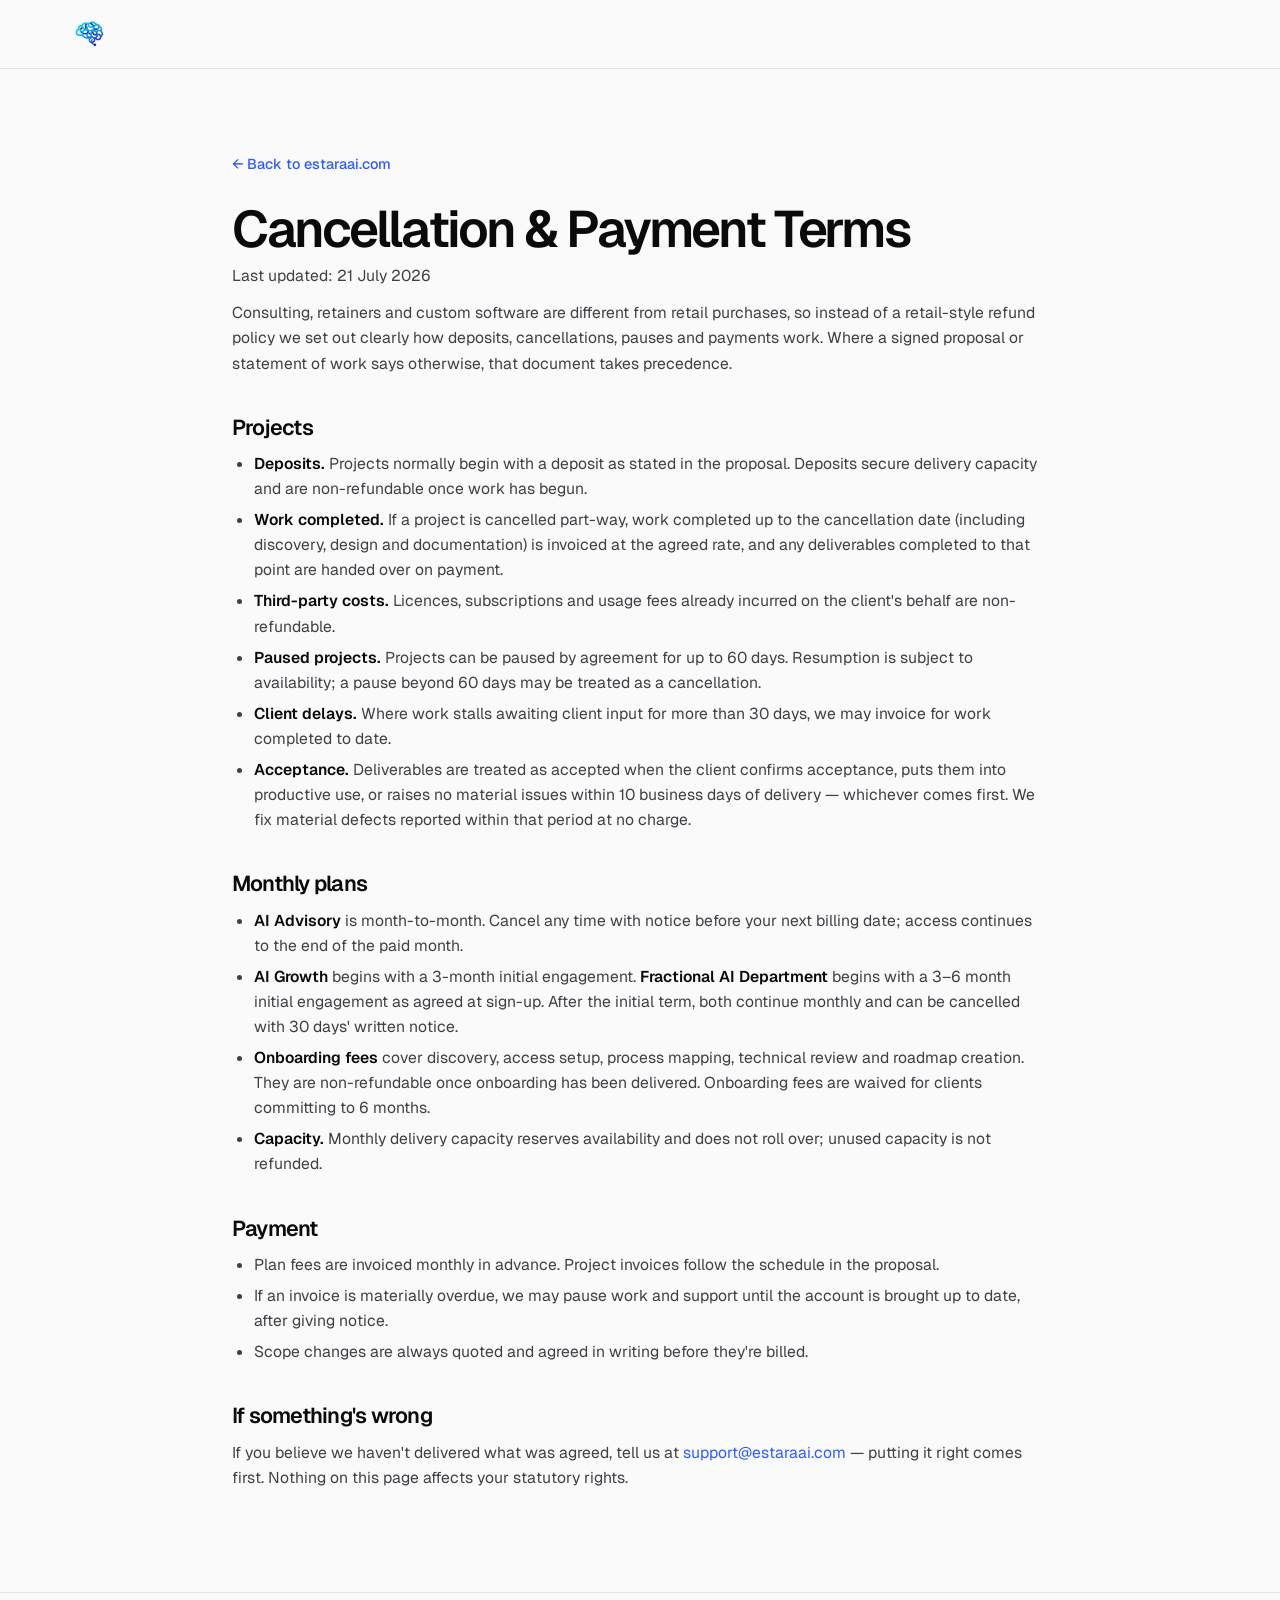
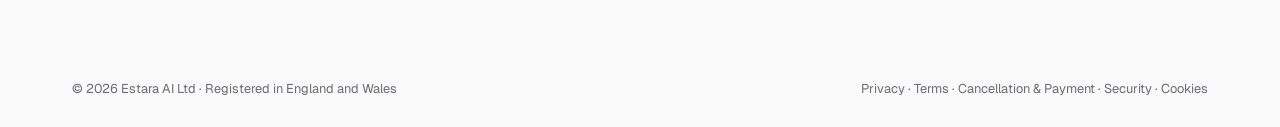
==== commit 7ca4d727: "Update font link in cancellation terms page Replaced font link with a new font family." ====
--- a/cancellation-and-payment-terms/index.html
+++ b/cancellation-and-payment-terms/index.html
@@ -6,7 +6,7 @@
   <title>Cancellation & Payment Terms — Estara AI</title>
   <link rel="preconnect" href="https://fonts.googleapis.com" />
   <link rel="preconnect" href="https://fonts.gstatic.com" crossorigin />
-  <link href="https://fonts.googleapis.com/css2?family=Fraunces:ital,opsz,wght@0,9..144,400..700;1,9..144,400..700&family=Figtree:wght@400;500;600;700&family=JetBrains+Mono:wght@400;500;600&display=swap" rel="stylesheet" />
+  <link href="https://fonts.googleapis.com/css2?family=Geist:wght@300..800&display=swap" rel="stylesheet" />
   <link rel="icon" type="image/png" sizes="any" href="/assets/logo.png?v=2" />
   <link rel="stylesheet" href="/styles.css" />
 </head>
--- a/styles.css
+++ b/styles.css
@@ -1,27 +1,40 @@
 /* ============================================================
-   ESTARA AI — styles.css  (v3, refined professional)
-   Calm, organised, single accent. Brand colours in :root.
+   ESTARA AI — styles.css  (v13 — "Engineered")
+   Near-white · black · one electric blue · Geist everywhere.
+   Hairline grids, no cards-with-shadows, no ticker, no mono.
+   The 3D brain in the hero is the only spectacle; the rest is calm.
+   All class names from earlier versions are kept so sub-pages restyle.
    ============================================================ */
 
 :root {
-  --bg: #0a1128;          /* dark navy */
-  --bg-alt: #0d1530;
-  --surface: #111b3c;
-  --surface-hover: #152147;
-  --border: rgba(148, 168, 220, 0.16);
-  --border-strong: rgba(148, 168, 220, 0.28);
-  --text: #e8ebf2;
-  --text-dim: #9aa3b8;
-  --accent: #7c9cf5;          /* soft periwinkle blue */
-  --accent-deep: #5b7cfa;     /* button blue */
-  --accent-soft: rgba(124, 156, 245, 0.1);
-  --green: #86d6ab;
-  --red: #e39aa7;
-  --amber: #e3c584;
-  --radius: 16px;
-  --font-display: "Fraunces", "Georgia", serif;
-  --font-body: "Figtree", "Helvetica Neue", sans-serif;
-  --font-mono: "JetBrains Mono", "SF Mono", monospace;
+  --bg: #fafafa;
+  --bg-alt: #f3f3f4;
+  --surface: #ffffff;
+  --surface-hover: #ffffff;
+  --line: #e4e4e7;
+  --line-strong: #0a0a0a;
+  --text: #0a0a0a;
+  --text-2: #3f3f46;
+  --text-dim: #6b6b74;
+  --blue: #2f5bff;
+  --blue-deep: #1f44e0;
+  --blue-soft: #eef2ff;
+  --green: #17945a;
+  --red: #d13a2f;
+  --amber: #b57a0f;
+  --radius: 12px;
+
+  /* legacy aliases used by inline styles on sub-pages */
+  --border: var(--line);
+  --border-strong: var(--line-strong);
+  --accent: var(--blue);
+  --accent-deep: var(--blue-deep);
+  --accent-soft: var(--blue-soft);
+
+  --font: "Geist", -apple-system, BlinkMacSystemFont, "Segoe UI", Helvetica, Arial, sans-serif;
+  --font-display: var(--font);
+  --font-body: var(--font);
+  --font-mono: var(--font);
 }
 
 * { margin: 0; padding: 0; box-sizing: border-box; }
@@ -29,896 +42,472 @@
 body {
   background: var(--bg);
   color: var(--text);
-  font-family: var(--font-body);
-  font-size: 16px;
-  line-height: 1.7;
+  font-family: var(--font);
+  font-size: 16.5px;
+  line-height: 1.6;
   -webkit-font-smoothing: antialiased;
+  text-rendering: optimizeLegibility;
   overflow-x: hidden;
 }
-
-h1, h2, h3, h4 { font-family: var(--font-display); line-height: 1.18; letter-spacing: -0.01em; }
-h1 { font-size: clamp(2.3rem, 5vw, 3.6rem); font-weight: 600; }
-h2 { font-size: clamp(1.7rem, 3.6vw, 2.55rem); font-weight: 600; }
-h3 { font-size: 1.25rem; font-weight: 600; }
+::selection { background: var(--blue); color: #fff; }
+
+h1, h2, h3, h4 { font-weight: 600; line-height: 1.08; letter-spacing: -0.03em; color: var(--text); }
+h1 { font-size: clamp(2.6rem, 6vw, 4.8rem); letter-spacing: -0.045em; line-height: 1.0; }
+h2 { font-size: clamp(1.9rem, 3.8vw, 3rem); letter-spacing: -0.035em; }
+h3 { font-size: 1.2rem; letter-spacing: -0.02em; }
+h4 { font-size: 0.95rem; }
+p { color: var(--text-2); }
 a { color: inherit; text-decoration: none; }
 img { max-width: 100%; display: block; }
-
-.accent { color: var(--accent); }
-
-.container { max-width: 1140px; margin: 0 auto; padding: 0 28px; }
-.container-narrow { max-width: 860px; }
-.section { padding: 110px 0; }
-.section-alt { background: rgba(13, 21, 48, 0.55); border-top: 1px solid var(--border); border-bottom: 1px solid var(--border); }
-
+strong { font-weight: 600; color: var(--text); }
+
+.accent { color: var(--blue); }
+
+.container { max-width: 1200px; margin: 0 auto; padding: 0 32px; }
+.container-narrow { max-width: 880px; }
+.section { padding: 112px 0; }
+.section-alt { background: var(--bg-alt); }
+.section + .section, .section-alt { border-top: 1px solid var(--line); }
+
+/* ---------- Eyebrow / heads ---------- */
 .eyebrow {
   display: inline-block;
-  font-family: var(--font-mono);
-  font-size: 0.72rem;
+  font-size: 0.9rem;
   font-weight: 500;
-  letter-spacing: 0.16em;
-  text-transform: uppercase;
-  color: var(--accent);
-  margin-bottom: 16px;
-}
-.section-head { text-align: center; max-width: 720px; margin: 0 auto 64px; }
-.section-head p { color: var(--text-dim); margin-top: 16px; font-size: 1.05rem; }
-.section-cta { text-align: center; margin-top: 56px; }
-
-/* ---------- Shared panel (cards, tiles, quotes) ---------- */
+  color: var(--blue);
+  margin-bottom: 18px;
+  letter-spacing: -0.005em;
+}
+.section-head { text-align: left; max-width: 760px; margin: 0 0 56px; }
+.section-head p { margin-top: 18px; font-size: 1.12rem; max-width: 620px; color: var(--text-dim); }
+.section-head h1 { font-size: clamp(2.4rem, 5vw, 3.8rem); }
+.section-cta { margin-top: 48px; }
+
+/* Split head: heading left, intro right (homepage) */
+.split-head { display: grid; grid-template-columns: 1.1fr 1fr; gap: 48px; align-items: end; margin-bottom: 56px; }
+.split-head .section-head { margin: 0; }
+.split-head p { color: var(--text-dim); font-size: 1.1rem; max-width: 520px; }
+
+/* ---------- Panel (cards, quotes, tiles) ---------- */
 .panel {
   background: var(--surface);
-  border: 1px solid var(--border);
+  border: 1px solid var(--line);
   border-radius: var(--radius);
-  transition: border-color 0.25s ease, background 0.25s ease;
-}
-.panel:hover { border-color: var(--border-strong); background: var(--surface-hover); }
+  transition: border-color 0.2s ease;
+}
+.panel:hover { border-color: #c9c9cf; }
 
 /* ---------- Buttons ---------- */
 .btn {
   display: inline-flex;
   align-items: center;
-  gap: 10px;
-  font-family: var(--font-body);
-  font-weight: 600;
+  gap: 8px;
+  font-family: var(--font);
+  font-weight: 500;
   font-size: 0.95rem;
-  padding: 13px 26px;
-  border-radius: 12px;
+  padding: 12px 20px;
+  border-radius: 10px;
   border: 1px solid transparent;
   cursor: pointer;
-  transition: background 0.25s ease, border-color 0.25s ease, transform 0.2s ease;
+  line-height: 1.1;
   white-space: nowrap;
-}
-.btn:hover { transform: translateY(-1px); }
-.btn-primary { background: var(--accent-deep); color: #fff; }
-.btn-primary:hover { background: #6a89fb; }
-.btn-ghost { border-color: var(--border-strong); color: var(--text); background: transparent; }
-.btn-ghost:hover { border-color: var(--accent); }
-.btn-lg { padding: 16px 32px; font-size: 1rem; }
-.btn-xl { padding: 18px 38px; font-size: 1.05rem; }
-.btn .arrow { transition: transform 0.25s ease; }
-.btn:hover .arrow { transform: translateX(4px); }
+  transition: background 0.18s ease, border-color 0.18s ease, color 0.18s ease, transform 0.18s ease;
+}
+.btn-primary { background: var(--text); color: #fff; border-color: var(--text); }
+.btn-primary:hover { background: var(--blue); border-color: var(--blue); }
+.btn-ghost { background: var(--surface); color: var(--text); border-color: var(--line); }
+.btn-ghost:hover { border-color: var(--text); }
+.btn-lg { padding: 15px 24px; font-size: 1rem; }
+.btn-xl { padding: 17px 28px; font-size: 1.05rem; }
+.btn .arrow { transition: transform 0.2s ease; }
+.btn:hover .arrow { transform: translateX(3px); }
 
 /* ---------- Nav ---------- */
 .nav {
   position: fixed;
   top: 0; left: 0; right: 0;
   z-index: 100;
-  transition: background 0.3s ease, border-color 0.3s ease;
+  background: rgba(250, 250, 250, 0.7);
+  backdrop-filter: blur(14px) saturate(160%);
+  -webkit-backdrop-filter: blur(14px) saturate(160%);
   border-bottom: 1px solid transparent;
-}
-.nav.scrolled {
-  background: rgba(10, 17, 40, 0.82);
-  backdrop-filter: blur(16px);
-  -webkit-backdrop-filter: blur(16px);
-  border-bottom-color: var(--border);
-}
-.nav-inner {
-  max-width: 1140px;
-  margin: 0 auto;
-  padding: 15px 28px;
-  display: flex;
-  align-items: center;
-  gap: 32px;
-}
-.logo {
-  font-family: var(--font-display);
-  font-weight: 700;
-  font-size: 1.45rem;
-  display: inline-flex;
-  align-items: center;
-  gap: 10px;
-  letter-spacing: -0.02em;
-}
-.logo-accent { color: var(--accent); }
-.logo-img { height: 48px; width: auto; }
-.footer .logo-img { height: 36px; }
-.nav-links { display: flex; gap: 30px; margin-left: auto; }
-.nav-links a { color: var(--text-dim); font-size: 0.92rem; font-weight: 500; transition: color 0.2s; }
-.nav-links a:hover { color: var(--text); }
-.btn-nav { padding: 10px 20px; font-size: 0.88rem; }
+  transition: border-color 0.3s ease, background 0.3s ease;
+}
+.nav.scrolled { border-bottom-color: var(--line); background: rgba(250, 250, 250, 0.85); }
+.nav-inner { max-width: 1200px; margin: 0 auto; padding: 14px 32px; display: flex; align-items: center; gap: 28px; }
+.logo { font-weight: 600; font-size: 1.3rem; display: inline-flex; align-items: center; gap: 10px; letter-spacing: -0.03em; }
+.logo-accent { color: var(--blue); }
+.logo-img { height: 40px; width: auto; }
+.footer .logo-img { height: 32px; }
+.nav-links { display: flex; gap: 4px; margin-left: auto; }
+.nav-links a { color: var(--text-2); font-size: 0.92rem; font-weight: 500; padding: 7px 12px; border-radius: 8px; transition: background 0.18s ease, color 0.18s ease; }
+.nav-links a:hover { background: #ececee; color: var(--text); }
+.btn-nav { padding: 9px 16px; font-size: 0.88rem; }
 .nav-toggle { display: none; background: none; border: none; flex-direction: column; gap: 5px; cursor: pointer; padding: 6px; }
-.nav-toggle span { width: 22px; height: 2px; background: var(--text); border-radius: 2px; transition: 0.3s; }
+.nav-toggle span { width: 22px; height: 1.5px; background: var(--text); transition: 0.3s; }
 .btn-nav-login + .btn-nav { margin-left: -16px; }
 .nav-login-mobile { display: none; }
-@media (max-width: 760px) {
-  .nav-login-mobile { display: block; }
-}
+@media (max-width: 760px) { .nav-login-mobile { display: block; } }
 
 /* ---------- Hero ---------- */
 .hero {
+  position: relative;
+  padding: 150px 32px 40px;
   min-height: 92svh;
   display: flex;
   align-items: center;
-  justify-content: center;
-  text-align: left;
+  overflow: hidden;
+}
+.hero-grid {
   position: relative;
-  padding: 160px 28px 80px;
+  z-index: 2;
+  max-width: 1200px;
+  margin: 0 auto;
+  width: 100%;
+  display: grid;
+  grid-template-columns: 1.05fr 1fr;
+  gap: 40px;
+  align-items: center;
+}
+.hero-content { max-width: 620px; }
+.hero-title { max-width: 640px; font-size: clamp(2.5rem, 5vw, 4.3rem); }
+.hero-title .accent { color: var(--blue); }
+.hero-sub { font-size: clamp(1.05rem, 1.6vw, 1.22rem); max-width: 540px; margin-top: 28px; color: var(--text-dim); line-height: 1.55; }
+.hero-ctas { display: flex; gap: 12px; flex-wrap: wrap; margin-top: 36px; }
+.hero-microcopy { color: var(--text-dim); font-size: 0.88rem; margin-top: 16px; }
+
+/* 3D brain stage */
+.brain-stage { position: relative; aspect-ratio: 1 / 1; width: 100%; max-width: 640px; margin-left: auto; }
+#brainCanvas { position: absolute; inset: 0; width: 100%; height: 100%; display: block; }
+.brain-caption {
+  position: absolute; left: 50%; bottom: -6px; transform: translateX(-50%);
+  font-size: 0.8rem; color: var(--text-dim); white-space: nowrap;
+}
+.hero-fade { display: none; }
+
+/* ---------- Proof: stats + clients + quote (hairline grid) ---------- */
+.proof { padding: 0 0 96px; }
+.proof-grid {
+  display: grid;
+  grid-template-columns: repeat(3, 1fr);
+  border: 1px solid var(--line);
+  border-radius: var(--radius);
+  background: var(--surface);
   overflow: hidden;
 }
-#heroCanvas { position: absolute; inset: 0; width: 100%; height: 100%; opacity: 0.5; }
-.hero-fade {
-  position: absolute; inset: 0;
-  background: radial-gradient(ellipse 70% 55% at 50% 45%, rgba(10, 17, 40, 0) 0%, rgba(10, 17, 40, 0.55) 70%, var(--bg) 100%);
-  pointer-events: none;
-}
-.hero-content { position: relative; z-index: 2; width: 100%; max-width: 1084px; }
-.hero-badge {
-  display: inline-flex;
+.proof-grid .stat { padding: 34px 36px; border-right: 1px solid var(--line); display: flex; flex-direction: column; align-items: flex-start; }
+.proof-grid .stat:last-child { border-right: none; }
+.stat-num { font-size: clamp(2.2rem, 3.6vw, 3rem); font-weight: 600; letter-spacing: -0.045em; line-height: 1; color: var(--text); }
+.stat-num-text { color: var(--blue); }
+.stat-label { font-size: 0.92rem; color: var(--text-dim); margin-top: 10px; max-width: 260px; }
+.stat-divider { display: none; }
+.stat { display: flex; flex-direction: column; align-items: flex-start; }
+
+.clients-row {
+  display: flex;
   align-items: center;
-  gap: 10px;
-  font-size: 0.82rem;
-  font-weight: 500;
-  color: var(--text-dim);
-  border: 1px solid var(--border);
-  background: rgba(17, 27, 60, 0.6);
-  padding: 8px 18px;
+  gap: 18px 40px;
+  flex-wrap: wrap;
+  margin-top: 40px;
+}
+.trust-label { font-size: 0.9rem; color: var(--text-dim); }
+.trust-name { font-size: 1.05rem; font-weight: 500; color: var(--text-2); letter-spacing: -0.01em; }
+.trust-more { color: var(--text-dim); font-weight: 400; }
+
+/* ---------- Services (3 columns, hairline) ---------- */
+.cards-3 { display: grid; grid-template-columns: repeat(3, 1fr); gap: 20px; }
+.card { padding: 34px 32px 32px; display: flex; flex-direction: column; position: relative; }
+.card-featured { border-color: var(--text); }
+.card-badge {
+  position: absolute; top: 20px; right: 20px;
+  background: var(--blue-soft);
+  color: var(--blue);
+  font-size: 0.78rem; font-weight: 500;
+  padding: 5px 10px;
   border-radius: 999px;
-  margin-bottom: 32px;
-  backdrop-filter: blur(8px);
-}
-.pulse-dot { width: 7px; height: 7px; border-radius: 50%; background: var(--green); }
-
-.hero-title { font-size: clamp(2.2rem, 3.8vw, 2.95rem); max-width: 780px; }
-.hero-line { white-space: nowrap; }
-@media (max-width: 700px) {
-  .hero-line { white-space: normal; }
-}
-
-.hero-sub { color: var(--text-dim); font-size: clamp(1.02rem, 1.9vw, 1.18rem); max-width: 640px; margin: 26px 0 0; }
-.hero-ctas { display: flex; gap: 14px; justify-content: flex-start; flex-wrap: wrap; margin-top: 40px; }
-.hero-microcopy { color: var(--text-dim); font-size: 0.85rem; margin-top: 18px; opacity: 0.85; }
-
-.hero-stats {
-  display: flex;
-  justify-content: flex-start;
-  align-items: center;
-  gap: clamp(22px, 5vw, 56px);
-  margin-top: 56px;
-  padding-top: 32px;
-  border-top: 1px solid var(--border);
-  flex-wrap: wrap;
-}
-.stat { display: flex; flex-direction: column; align-items: flex-start; }
-.stat-num {
-  font-family: var(--font-display);
-  font-size: 2.2rem;
-  font-weight: 700;
-  color: var(--accent);
-  line-height: 1;
-}
-.stat-label { font-size: 0.83rem; color: var(--text-dim); margin-top: 8px; }
-.stat-divider { width: 1px; height: 44px; background: var(--border); }
-
-/* ---------- Tech strip ---------- */
-.tech-strip {
-  border-top: 1px solid var(--border);
-  border-bottom: 1px solid var(--border);
-  background: var(--bg-alt);
+}
+.card-num { font-size: 0.9rem; font-weight: 500; color: var(--text-dim); margin-bottom: 42px; }
+.card-icon {
+  width: 44px; height: 44px;
+  border-radius: 10px;
+  display: grid; place-items: center;
+  background: var(--blue-soft);
+  color: var(--blue);
+  margin-bottom: 22px;
+}
+.card-icon svg { width: 22px; height: 22px; }
+.card h3 { font-size: 1.3rem; }
+.card p { color: var(--text-dim); font-size: 0.98rem; margin-top: 12px; }
+.card-list { list-style: none; margin: 22px 0 28px; }
+.card-list li { font-size: 0.94rem; color: var(--text-2); padding: 8px 0 8px 22px; position: relative; border-top: 1px solid var(--line); }
+.card-list li:last-child { border-bottom: 1px solid var(--line); }
+.card-list li::before { content: ""; position: absolute; left: 0; top: 17px; width: 6px; height: 6px; border-radius: 50%; background: var(--blue); }
+.card-link { margin-top: auto; font-weight: 500; font-size: 0.95rem; color: var(--text); display: inline-flex; align-items: center; gap: 6px; }
+.card-link:hover { color: var(--blue); }
+
+/* ---------- Work (case study summaries) ---------- */
+.cases-grid { grid-template-columns: repeat(3, 1fr); }
+.case-sum { padding: 26px 26px 28px; display: flex; flex-direction: column; }
+.case-tag { display: inline-block; font-size: 0.82rem; font-weight: 500; color: var(--text-dim); }
+.case-sum h3 { font-size: 1.35rem; margin-top: 10px; }
+.case-client { color: var(--text-dim); font-size: 0.9rem; margin-top: 3px; }
+.case-sum .case-client { margin-top: 3px; }
+.case-visual { margin: 20px 0 18px; border-radius: 10px; background: #0a0a0a; padding: 14px; border: 1px solid #0a0a0a; }
+.case-visual svg { width: 100%; height: auto; display: block; }
+.case-metric { font-weight: 600; font-size: 1.02rem; color: var(--text); line-height: 1.35; letter-spacing: -0.015em; }
+.case-sum-desc { color: var(--text-dim); font-size: 0.94rem; margin-top: 10px; }
+.case-sum .card-link { margin-top: auto; padding-top: 20px; }
+
+/* ---------- Process (3 horizontal steps) ---------- */
+.steps { display: grid; grid-template-columns: repeat(3, 1fr); border-top: 1px solid var(--line); }
+.step { padding: 36px 32px 8px 0; border-right: 1px solid var(--line); margin-right: 32px; position: relative; }
+.step:last-child { border-right: none; margin-right: 0; }
+.step-num { font-size: 0.9rem; font-weight: 500; color: var(--blue); margin-bottom: 40px; display: flex; align-items: center; gap: 10px; }
+.step-when { color: var(--text-dim); font-weight: 400; }
+.step h3 { font-size: 1.3rem; }
+.step p { color: var(--text-dim); font-size: 0.98rem; margin-top: 12px; max-width: 340px; }
+
+/* ---------- About ---------- */
+.about-grid { display: grid; grid-template-columns: 1fr 1fr; gap: 64px; align-items: start; }
+.about-copy p { font-size: 1.12rem; color: var(--text-2); margin-bottom: 18px; line-height: 1.6; }
+.about-copy .card-link { margin-top: 6px; }
+.principles { list-style: none; border-top: 1px solid var(--line); }
+.principles li { padding: 22px 0; border-bottom: 1px solid var(--line); display: grid; grid-template-columns: 220px 1fr; gap: 24px; }
+.principles h3 { font-size: 1.02rem; font-weight: 600; }
+.principles p { color: var(--text-dim); font-size: 0.95rem; }
+.tile-link { color: var(--blue); font-weight: 500; white-space: nowrap; }
+.tile-link:hover { text-decoration: underline; }
+
+/* legacy about tiles (kept for safety) */
+.bento { display: grid; grid-template-columns: repeat(4, 1fr); gap: 20px; }
+.bento-tile { padding: 30px 28px; }
+.bento-tile h3 { margin-bottom: 10px; font-size: 1.1rem; }
+.bento-tile p { color: var(--text-dim); font-size: 0.95rem; }
+.founder-copy p { color: var(--text-2); font-size: 1.05rem; margin-bottom: 16px; }
+.founder-copy-solo { max-width: 760px; margin: 0 0 48px; }
+
+/* ---------- Plans (homepage short cards + pricing page full cards) ---------- */
+.plans { display: grid; grid-template-columns: repeat(3, 1fr); gap: 20px; align-items: stretch; }
+.price-card { padding: 32px 30px; display: flex; flex-direction: column; position: relative; }
+.price-card h3 { font-size: 1.15rem; }
+.plan-bestfor { font-size: 0.88rem; color: var(--text-dim); margin-top: 6px; }
+.plan-tagline { color: var(--text-dim); font-size: 0.94rem; margin-top: 10px; }
+.price { font-size: 2.6rem; font-weight: 600; letter-spacing: -0.045em; line-height: 1; margin: 26px 0 8px; display: flex; align-items: baseline; gap: 6px; color: var(--text); }
+.price-per { font-size: 0.95rem; font-weight: 400; color: var(--text-dim); letter-spacing: 0; }
+.price-from { font-size: 0.9rem; font-weight: 400; color: var(--text-dim); letter-spacing: 0; }
+.plan-term { font-size: 0.85rem; color: var(--text-dim); margin: 2px 0 6px; }
+.plan-summary { color: var(--text-2); font-size: 0.96rem; margin: 14px 0 26px; flex: 1; }
+.plan-includes { font-size: 0.82rem; font-weight: 500; color: var(--text-dim); margin-top: 16px; }
+.price-card .card-list { margin: 14px 0 22px; flex: 1; }
+.plan-foot { font-size: 0.84rem; color: var(--text-dim); margin-bottom: 20px; }
+.li-sub { color: var(--text-dim); font-size: 0.82rem; }
+.btn-block { justify-content: center; width: 100%; margin-top: auto; }
+.plans-note { color: var(--text-dim); font-size: 0.9rem; max-width: 640px; margin: 40px 0 0; }
+.plans-note a { color: var(--blue); }
+.plans-details-link { margin-top: 32px; }
+.plans-details-link a { color: var(--text); font-weight: 500; font-size: 0.98rem; }
+.plans-details-link a:hover { color: var(--blue); }
+.plan-details { margin-top: 44px; }
+.plans-smallprint { max-width: 840px; margin: 30px 0 0; }
+.plans-smallprint p { color: var(--text-dim); font-size: 0.85rem; margin-bottom: 12px; }
+
+/* ---------- Testimonials ---------- */
+.quotes { display: grid; grid-template-columns: repeat(3, 1fr); gap: 20px; }
+.quote { padding: 30px 30px 26px; display: flex; flex-direction: column; }
+.quote blockquote { color: var(--text); font-size: 1.02rem; line-height: 1.6; font-weight: 400; }
+.quote blockquote::before { content: "\201C"; color: var(--blue); }
+.quote blockquote::after { content: "\201D"; color: var(--blue); }
+.quote figcaption { margin-top: 24px; padding-top: 18px; border-top: 1px solid var(--line); display: flex; flex-direction: column; }
+.quote figcaption strong { font-size: 0.95rem; font-weight: 600; }
+.quote figcaption span { color: var(--text-dim); font-size: 0.85rem; margin-top: 2px; }
+
+/* ---------- FAQ ---------- */
+.faq-list { display: flex; flex-direction: column; border-top: 1px solid var(--line); }
+.faq-item { background: transparent; border: none; border-bottom: 1px solid var(--line); border-radius: 0; }
+.faq-item summary {
+  list-style: none; cursor: pointer;
   padding: 22px 0;
-}
-.tech-strip-inner {
-  display: flex;
-  flex-wrap: wrap;
-  justify-content: center;
-  align-items: center;
-  gap: 14px 32px;
-  font-family: var(--font-display);
-  font-size: 0.88rem;
-  font-weight: 500;
-  color: var(--text-dim);
-  letter-spacing: 0.06em;
-}
-.tech-label {
-  font-size: 0.72rem;
-  text-transform: uppercase;
-  letter-spacing: 0.18em;
-  color: var(--accent);
-  font-weight: 600;
-}
-
-/* ---------- Problem section ---------- */
-.problem-layout {
-  display: grid;
-  grid-template-columns: 1fr 1.1fr;
-  gap: 64px;
-  align-items: start;
-}
-.problem-sticky { position: sticky; top: 130px; }
-.problem-lead { color: var(--text-dim); font-size: 1.05rem; margin: 18px 0 28px; }
-.problem-cards { display: flex; flex-direction: column; gap: 20px; }
-.pain-card { padding: 32px 30px; }
-.pain-num {
-  font-family: var(--font-display);
-  font-size: 0.82rem;
-  font-weight: 600;
-  letter-spacing: 0.14em;
-  color: var(--accent);
-  margin-bottom: 12px;
-}
-.pain-card h3 { margin-bottom: 10px; }
-.pain-card p { color: var(--text-dim); font-size: 0.96rem; }
-
-/* ---------- Service cards ---------- */
-.cards-3 { display: grid; grid-template-columns: repeat(3, 1fr); gap: 22px; }
-.card { padding: 38px 32px; display: flex; flex-direction: column; position: relative; overflow: hidden; }
-.card-featured { border-color: rgba(124, 156, 245, 0.4); }
-.card-badge {
-  position: absolute; top: 0; right: 0;
-  background: var(--accent-deep);
-  color: #fff;
-  font-family: var(--font-display);
-  font-size: 0.68rem; font-weight: 600;
-  letter-spacing: 0.09em; text-transform: uppercase;
-  padding: 6px 15px;
-  border-radius: 0 var(--radius) 0 12px;
-}
-.card-icon {
-  width: 50px; height: 50px;
-  border-radius: 13px;
-  display: grid; place-items: center;
-  background: var(--accent-soft);
-  border: 1px solid var(--border);
-  color: var(--accent);
-  margin-bottom: 22px;
-}
-.card-icon svg { width: 25px; height: 25px; }
-.card p { color: var(--text-dim); font-size: 0.95rem; margin-top: 12px; }
-.card-list { list-style: none; margin: 20px 0 28px; }
-.card-list li { font-size: 0.9rem; color: var(--text); padding: 7px 0 7px 26px; position: relative; }
-.card-list li::before {
-  content: "";
-  position: absolute; left: 0; top: 13px;
-  width: 14px; height: 8px;
-  border-left: 2px solid var(--accent);
-  border-bottom: 2px solid var(--accent);
-  transform: rotate(-45deg) scale(0.8);
-}
-.card-link {
-  margin-top: auto;
-  font-family: var(--font-display);
-  font-weight: 600; font-size: 0.92rem;
-  color: var(--accent);
-  display: inline-flex; align-items: center; gap: 8px;
-  transition: gap 0.25s ease;
-}
-.card-link:hover { gap: 12px; }
-
-/* ---------- Bento grid ---------- */
-.bento {
-  display: grid;
-  grid-template-columns: repeat(4, 1fr);
-  gap: 20px;
-}
-.bento-tile { padding: 34px 30px; }
-.bento-wide { grid-column: span 2; grid-row: span 2; display: flex; flex-direction: column; }
-.bento-tile h3 { margin-bottom: 10px; }
-.bento-tile p { color: var(--text-dim); font-size: 0.94rem; }
-.bento-stat {
-  font-family: var(--font-display);
-  font-size: 2.5rem;
-  font-weight: 700;
-  color: var(--accent);
-  line-height: 1;
-  margin-bottom: 14px;
-}
-.bento-visual {
-  margin-top: auto;
-  padding: 22px 24px;
-  background: rgba(9, 11, 17, 0.6);
-  border: 1px solid var(--border);
-  border-radius: 12px;
-  font-family: var(--font-mono);
-  font-size: 0.84rem;
-  line-height: 2.1;
-  color: var(--text-dim);
-}
-.code-key { color: var(--accent); }
-.code-str { color: #b8a8ee; }
-.code-num { color: var(--green); }
-.code-comment { color: rgba(154, 163, 184, 0.55); }
-.code-ok { color: var(--green); }
-.code-line { white-space: nowrap; overflow: hidden; }
-
-/* ---------- Timeline ---------- */
-.timeline { position: relative; padding-left: 12px; }
-.timeline-line {
-  position: absolute;
-  left: 37px; top: 10px; bottom: 10px;
-  width: 2px;
-  background: var(--border);
-  border-radius: 2px;
-  overflow: hidden;
-}
-.timeline-line span {
-  display: block;
-  width: 100%; height: 0%;
-  background: var(--accent);
-  transition: height 0.2s linear;
-}
-.tl-step { display: flex; gap: 32px; padding: 28px 0; position: relative; }
-.tl-node {
-  flex: none;
-  width: 52px; height: 52px;
-  border-radius: 50%;
-  display: grid; place-items: center;
-  font-family: var(--font-display);
-  font-weight: 700;
-  font-size: 0.92rem;
-  background: var(--surface);
-  border: 1px solid var(--border-strong);
-  color: var(--accent);
-  box-shadow: 0 0 0 6px var(--bg-alt);
-  z-index: 1;
-}
-.tl-body h3 { display: flex; align-items: center; gap: 14px; flex-wrap: wrap; }
-.tl-tag {
-  font-family: var(--font-mono);
-  font-size: 0.7rem;
-  font-weight: 500;
-  letter-spacing: 0.08em;
-  text-transform: uppercase;
-  color: var(--accent);
-  border: 1px solid rgba(124, 156, 245, 0.35);
-  background: var(--accent-soft);
-  padding: 3px 12px;
-  border-radius: 999px;
-}
-.tl-body p { color: var(--text-dim); font-size: 0.96rem; margin-top: 10px; max-width: 620px; }
+  font-weight: 500; font-size: 1.08rem; letter-spacing: -0.015em;
+  display: flex; justify-content: space-between; align-items: center; gap: 20px;
+}
+.faq-item summary:hover { color: var(--blue); }
+.faq-item summary::-webkit-details-marker { display: none; }
+.faq-icon { position: relative; width: 14px; height: 14px; flex: none; }
+.faq-icon::before, .faq-icon::after { content: ""; position: absolute; background: var(--text); transition: transform 0.25s ease; }
+.faq-icon::before { width: 14px; height: 1.5px; top: 6px; }
+.faq-icon::after { width: 1.5px; height: 14px; left: 6px; }
+.faq-item[open] .faq-icon::after { transform: rotate(90deg); }
+.faq-item p { padding: 0 0 24px; color: var(--text-dim); font-size: 0.98rem; max-width: 760px; }
+.faq-group { font-size: 0.9rem; font-weight: 500; color: var(--text-dim); margin: 40px 0 10px; }
+.faq-group:first-child { margin-top: 0; }
 
 /* ---------- Comparison table ---------- */
-.compare-wrap { overflow-x: auto; border-radius: var(--radius); border: 1px solid var(--border); }
-.compare {
-  width: 100%;
-  border-collapse: collapse;
-  background: var(--surface);
-  font-size: 0.92rem;
-  min-width: 720px;
-}
-.compare th, .compare td {
-  padding: 18px 22px;
-  text-align: left;
-  border-bottom: 1px solid var(--border);
-  vertical-align: top;
-}
-.compare thead th {
-  font-family: var(--font-display);
-  font-size: 0.98rem;
-  color: var(--text-dim);
-  background: rgba(255, 255, 255, 0.02);
-}
+.compare-wrap { overflow-x: auto; border: 1px solid var(--line); border-radius: var(--radius); background: var(--surface); }
+.compare { width: 100%; border-collapse: collapse; font-size: 0.93rem; min-width: 720px; }
+.compare th, .compare td { padding: 16px 20px; text-align: left; border-bottom: 1px solid var(--line); vertical-align: top; }
+.compare thead th { font-weight: 600; font-size: 0.95rem; color: var(--text); background: var(--bg-alt); }
 .compare tbody tr:last-child td { border-bottom: none; }
 .compare td:first-child { color: var(--text-dim); font-weight: 500; width: 20%; }
-.compare .compare-hero {
-  background: var(--accent-soft);
-  color: var(--text);
-  font-weight: 500;
-  border-left: 1px solid rgba(124, 156, 245, 0.3);
-  border-right: 1px solid rgba(124, 156, 245, 0.3);
-}
-.compare thead .compare-hero {
-  color: var(--text);
-  font-size: 1.02rem;
-}
-.compare .yes { color: var(--green); font-weight: 700; margin-right: 6px; }
-.compare .no { color: var(--red); font-weight: 700; margin-right: 6px; }
-.compare .mid { color: var(--amber); font-weight: 700; margin-right: 6px; }
-
-/* ---------- Plans / subscriptions ---------- */
-.plans { display: grid; grid-template-columns: repeat(3, 1fr); gap: 22px; align-items: stretch; }
-.price-card { padding: 38px 32px; display: flex; flex-direction: column; position: relative; overflow: hidden; }
-.plan-tagline { color: var(--text-dim); font-size: 0.92rem; margin-top: 10px; }
-.price {
-  font-family: var(--font-display);
-  font-size: 2.4rem;
-  font-weight: 700;
-  line-height: 1;
-  margin: 24px 0 6px;
-  display: flex;
-  align-items: baseline;
-  gap: 6px;
-}
-.price-per { font-size: 0.95rem; font-weight: 500; color: var(--text-dim); letter-spacing: 0; }
-.price-from { font-size: 0.9rem; font-weight: 500; color: var(--text-dim); }
-.plan-includes {
-  font-size: 0.74rem;
-  font-weight: 600;
-  letter-spacing: 0.1em;
-  text-transform: uppercase;
-  color: var(--accent);
-  margin-top: 16px;
-}
-.price-card .card-list { margin: 14px 0 30px; flex: 1; }
-.btn-block { justify-content: center; width: 100%; margin-top: auto; }
-.plans-note {
-  text-align: center;
-  color: var(--text-dim);
-  font-size: 0.88rem;
-  max-width: 640px;
-  margin: 44px auto 0;
-}
-.plans-note a { color: var(--accent); }
-.plans-note a:hover { text-decoration: underline; }
-
-/* ---------- Testimonials ---------- */
-.quotes { display: grid; grid-template-columns: repeat(3, 1fr); gap: 22px; }
-.quote { padding: 34px 30px 30px; display: flex; flex-direction: column; }
-.quote blockquote { color: var(--text); font-size: 0.97rem; line-height: 1.75; }
-.quote blockquote::before { content: "\201C"; color: var(--accent); }
-.quote blockquote::after { content: "\201D"; color: var(--accent); }
-.quote figcaption {
-  margin-top: 24px;
-  padding-top: 20px;
-  border-top: 1px solid var(--border);
-  display: flex;
-  flex-direction: column;
-}
-.quote figcaption strong { font-family: var(--font-display); font-size: 0.95rem; }
-.quote figcaption span { color: var(--text-dim); font-size: 0.84rem; margin-top: 2px; }
-
-/* ---------- FAQ ---------- */
-.faq-list { display: flex; flex-direction: column; gap: 12px; }
-.faq-item {
-  background: var(--surface);
-  border: 1px solid var(--border);
-  border-radius: 14px;
-  transition: border-color 0.25s ease;
-}
-.faq-item:hover { border-color: var(--border-strong); }
-.faq-item[open] { border-color: rgba(124, 156, 245, 0.4); }
-.faq-item summary {
-  list-style: none;
-  cursor: pointer;
-  padding: 20px 26px;
-  font-family: var(--font-display);
-  font-weight: 600;
-  font-size: 1rem;
-  display: flex;
-  justify-content: space-between;
-  align-items: center;
-  gap: 16px;
-}
-.faq-item summary::-webkit-details-marker { display: none; }
-.faq-icon { position: relative; width: 16px; height: 16px; flex: none; }
-.faq-icon::before, .faq-icon::after {
-  content: ""; position: absolute; background: var(--accent); border-radius: 2px;
-  transition: transform 0.3s ease;
-}
-.faq-icon::before { width: 16px; height: 2px; top: 7px; }
-.faq-icon::after { width: 2px; height: 16px; left: 7px; }
-.faq-item[open] .faq-icon::after { transform: rotate(90deg); }
-.faq-item p { padding: 0 26px 22px; color: var(--text-dim); font-size: 0.95rem; }
+.compare .compare-hero { background: var(--blue-soft); color: var(--text); }
+.compare thead .compare-hero { color: var(--blue); }
+.compare .yes { color: var(--green); font-weight: 600; margin-right: 6px; }
+.compare .no { color: var(--red); font-weight: 600; margin-right: 6px; }
+.compare .mid { color: var(--amber); font-weight: 600; margin-right: 6px; }
+.compare-plans { min-width: 680px; }
+.compare-plans td:first-child { width: 22%; }
+.compare-span { color: var(--text-dim); }
+
+/* ---------- Engagement models & project pricing (pricing page) ---------- */
+.engage-cards .card { padding: 30px 28px; }
+.project-prices { margin-top: 28px; padding: 34px 36px; }
+.project-prices h3 { margin-bottom: 6px; }
+.project-prices-note { color: var(--text-dim); font-size: 0.92rem; margin-bottom: 14px; }
+.price-list { list-style: none; }
+.price-list li { display: flex; justify-content: space-between; align-items: baseline; gap: 20px; padding: 13px 0; border-bottom: 1px solid var(--line); font-size: 0.97rem; }
+.price-list li:last-child { border-bottom: 0; padding-bottom: 2px; }
+.price-list-amt { font-weight: 600; color: var(--text); white-space: nowrap; }
 
 /* ---------- CTA panel ---------- */
 .cta-panel {
-  text-align: center;
-  background: var(--bg-alt);
-  border: 1px solid var(--border);
-  border-radius: 24px;
-  padding: 80px 40px;
-  max-width: 860px;
-  margin: 0 auto;
-}
-.cta-list {
-  list-style: none;
-  margin: 28px auto 38px;
-  max-width: 460px;
-  text-align: left;
-}
-.cta-list li {
-  color: var(--text-dim);
-  font-size: 0.98rem;
-  padding: 8px 0 8px 32px;
+  background: #0a0a0a;
+  color: #fff;
+  border-radius: 20px;
+  padding: 72px 64px;
+  display: grid;
+  grid-template-columns: 1.2fr 1fr;
+  gap: 48px;
+  align-items: center;
   position: relative;
-}
-.cta-list li::before {
+  overflow: hidden;
+}
+.cta-panel::before {
   content: "";
-  position: absolute; left: 0; top: 16px;
-  width: 15px; height: 8px;
-  border-left: 2px solid var(--green);
-  border-bottom: 2px solid var(--green);
-  transform: rotate(-45deg);
-}
-.cta-note { display: block; margin-top: 26px; font-size: 0.8rem; color: var(--text-dim); }
+  position: absolute; right: -180px; top: -180px;
+  width: 520px; height: 520px; border-radius: 50%;
+  background: radial-gradient(circle, rgba(47, 91, 255, 0.45), rgba(47, 91, 255, 0) 65%);
+  pointer-events: none;
+}
+.cta-panel > * { position: relative; }
+.cta-panel .eyebrow { color: #8ea5ff; }
+.cta-panel h2 { color: #fff; font-size: clamp(2rem, 4vw, 3.2rem); max-width: 560px; }
+.cta-side { display: flex; flex-direction: column; gap: 0; }
+.cta-list { list-style: none; margin: 0 0 28px; }
+.cta-list li { color: rgba(255, 255, 255, 0.75); font-size: 0.98rem; padding: 12px 0; border-top: 1px solid rgba(255, 255, 255, 0.12); }
+.cta-list li:last-child { border-bottom: 1px solid rgba(255, 255, 255, 0.12); }
+.cta-panel .btn-primary { background: #fff; color: #0a0a0a; border-color: #fff; align-self: flex-start; }
+.cta-panel .btn-primary:hover { background: var(--blue); color: #fff; border-color: var(--blue); }
+.cta-email { margin-top: 18px; color: rgba(255, 255, 255, 0.6); font-size: 0.9rem; }
+.cta-email a { color: #fff; }
+.cta-email a:hover { text-decoration: underline; }
+.cta-note { display: block; margin-top: 12px; font-size: 0.8rem; color: rgba(255, 255, 255, 0.45); }
 
 /* ---------- Footer ---------- */
-.footer { background: var(--bg-alt); border-top: 1px solid var(--border); padding: 70px 0 30px; }
-.footer-grid {
-  display: grid;
-  grid-template-columns: 2fr 1fr 1fr 1fr;
-  gap: 40px;
-  padding-bottom: 50px;
-  border-bottom: 1px solid var(--border);
-}
-.footer-brand p { color: var(--text-dim); font-size: 0.92rem; margin-top: 16px; max-width: 300px; }
-.footer-col h4 { font-size: 0.82rem; text-transform: uppercase; letter-spacing: 0.12em; color: var(--text); margin-bottom: 18px; }
-.footer-col a, .footer-col address {
-  display: block;
-  color: var(--text-dim);
-  font-size: 0.92rem;
-  font-style: normal;
-  margin-bottom: 10px;
-  transition: color 0.2s;
-}
-.footer-col a:hover { color: var(--accent); }
-.footer-bottom {
-  display: flex;
-  justify-content: space-between;
-  flex-wrap: wrap;
-  gap: 12px;
-  padding-top: 26px;
-  color: var(--text-dim);
-  font-size: 0.8rem;
-}
-
-/* ---------- Reveal animation ---------- */
-.reveal { opacity: 0; transform: translateY(16px); transition: opacity 0.6s ease, transform 0.6s ease; }
+.footer { border-top: 1px solid var(--line); padding: 64px 0 28px; background: var(--bg); }
+.footer-grid { display: grid; grid-template-columns: 2fr 1fr 1fr 1fr; gap: 40px; padding-bottom: 44px; border-bottom: 1px solid var(--line); }
+.footer-brand p { color: var(--text-dim); font-size: 0.92rem; margin-top: 14px; max-width: 300px; }
+.footer-col h4 { font-size: 0.85rem; font-weight: 600; margin-bottom: 16px; }
+.footer-col a, .footer-col address { display: block; color: var(--text-dim); font-size: 0.92rem; font-style: normal; margin-bottom: 9px; transition: color 0.2s; }
+.footer-col a:hover { color: var(--text); }
+.footer-bottom { display: flex; justify-content: space-between; flex-wrap: wrap; gap: 12px; padding-top: 22px; color: var(--text-dim); font-size: 0.8rem; }
+
+/* ---------- Reveal ---------- */
+.reveal { opacity: 0; transform: translateY(14px); transition: opacity 0.6s ease, transform 0.6s ease; }
 .reveal.visible { opacity: 1; transform: none; }
-
 @media (prefers-reduced-motion: reduce) {
   *, *::before, *::after { animation: none !important; transition: none !important; }
   .reveal { opacity: 1; transform: none; }
   html { scroll-behavior: auto; }
 }
 
+/* ============================================================
+   Sub-pages: case studies, pricing head, legal, portal-adjacent
+   ============================================================ */
+section[id], footer[id], .plan-details { scroll-margin-top: 90px; }
+.page-main { padding-top: 110px; }
+.page-main .section:first-child { padding-top: 50px; border-top: none; }
+.page-back { display: inline-flex; align-items: center; gap: 6px; color: var(--text-dim); font-size: 0.9rem; font-weight: 500; margin-bottom: 28px; }
+.page-back:hover { color: var(--text); }
+
+.case { margin-bottom: 26px; overflow: hidden; }
+.case-head { padding: 34px 40px 0; }
+.case-head h3 { font-size: 1.5rem; margin-top: 14px; }
+.case-body { display: grid; grid-template-columns: 1.15fr 1fr; gap: 44px; padding: 26px 40px 40px; }
+.case-col h4 { font-size: 0.85rem; font-weight: 600; color: var(--text-dim); margin: 24px 0 8px; }
+.case-col h4:first-child { margin-top: 0; }
+.case-col p { color: var(--text-2); font-size: 0.97rem; }
+.case-col .card-list { margin: 0 0 6px; }
+.case-quote { margin-top: 22px; padding: 18px 22px; background: var(--bg-alt); border-left: 2px solid var(--blue); border-radius: 0 10px 10px 0; font-size: 0.98rem; line-height: 1.6; color: var(--text); }
+.case-quote span { display: block; color: var(--text-dim); font-size: 0.84rem; margin-top: 8px; }
+.case-stats { display: grid; grid-template-columns: repeat(3, 1fr); border: 1px solid var(--line); border-radius: var(--radius); background: var(--surface); margin: 0 0 56px; overflow: hidden; }
+.case-stats .stat { padding: 30px 32px; border-right: 1px solid var(--line); }
+.case-stats .stat:last-child { border-right: none; }
+.case-stats .stat-divider { display: none; }
+.deliverable h3 { font-size: 1.1rem; margin-bottom: 8px; }
+.deliverable p { color: var(--text-dim); font-size: 0.94rem; }
+.deliverable .deliv-saving { display: inline-block; margin-top: 14px; font-weight: 600; font-size: 0.92rem; color: var(--blue); }
+
+.legal-main { padding: 150px 0 90px; }
+.legal-main h1 { font-size: clamp(2.2rem, 4.5vw, 3.2rem); margin-bottom: 8px; }
+.legal-updated { color: var(--text-dim); font-size: 0.88rem; margin-bottom: 40px; }
+.legal-main h2 { font-size: 1.35rem; margin: 40px 0 12px; }
+.legal-main p, .legal-main li { color: var(--text-2); font-size: 0.98rem; margin-bottom: 12px; }
+.legal-main ul { margin: 10px 0 14px 22px; }
+.legal-main ul li { margin-bottom: 6px; }
+.legal-main a { color: var(--blue); }
+.legal-main a:hover { text-decoration: underline; }
+.legal-back { display: inline-block; margin-bottom: 28px; color: var(--text-dim); font-size: 0.9rem; font-weight: 500; }
+.legal-back:hover { color: var(--text); }
+
+/* legacy (unused on homepage now, kept so nothing breaks) */
+.tech-strip, .trust, .timeline, .problem-layout, .founder-layout { display: none; }
+
 /* ---------- Responsive ---------- */
 @media (max-width: 1020px) {
+  .hero-grid { grid-template-columns: 1fr; gap: 24px; }
+  .brain-stage { max-width: 460px; margin: 0 auto; }
+  .hero { padding-top: 130px; min-height: 0; }
+  .split-head { grid-template-columns: 1fr; gap: 16px; }
+  .about-grid { grid-template-columns: 1fr; gap: 40px; }
   .bento { grid-template-columns: 1fr 1fr; }
-  .bento-wide { grid-column: span 2; grid-row: auto; }
-}
-@media (max-width: 960px) {
-  .cards-3, .quotes, .plans { grid-template-columns: 1fr; max-width: 540px; margin-left: auto; margin-right: auto; }
-  .problem-layout { grid-template-columns: 1fr; gap: 44px; }
-  .problem-sticky { position: static; }
+}
+@media (max-width: 900px) {
+  .cards-3, .quotes, .plans, .cases-grid { grid-template-columns: 1fr; }
+  .proof-grid, .case-stats { grid-template-columns: 1fr; }
+  .proof-grid .stat, .case-stats .stat { border-right: none; border-bottom: 1px solid var(--line); }
+  .proof-grid .stat:last-child, .case-stats .stat:last-child { border-bottom: none; }
+  .steps { grid-template-columns: 1fr; }
+  .step { border-right: none; margin-right: 0; padding: 28px 0 8px; border-bottom: 1px solid var(--line); }
+  .step:last-child { border-bottom: none; }
+  .step-num { margin-bottom: 18px; }
+  .principles li { grid-template-columns: 1fr; gap: 6px; }
+  .cta-panel { grid-template-columns: 1fr; padding: 52px 32px; gap: 28px; }
+  .case-body { grid-template-columns: 1fr; gap: 10px; }
   .footer-grid { grid-template-columns: 1fr 1fr; }
 }
 @media (max-width: 760px) {
   .nav-links {
-    position: fixed;
-    top: 62px; left: 0; right: 0;
-    flex-direction: column;
-    gap: 0;
-    background: rgba(10, 17, 40, 0.97);
-    backdrop-filter: blur(16px);
-    border-bottom: 1px solid var(--border);
-    padding: 12px 24px 20px;
-    display: none;
-    margin-left: 0;
+    position: fixed; top: 69px; left: 0; right: 0;
+    flex-direction: column; gap: 0;
+    background: rgba(250, 250, 250, 0.98);
+    border-bottom: 1px solid var(--line);
+    padding: 10px 20px 16px;
+    display: none; margin-left: 0;
   }
   .nav-links.open { display: flex; }
-  .nav-links a { padding: 13px 0; font-size: 1.05rem; }
+  .nav-links a { padding: 12px 8px; font-size: 1.05rem; }
   .nav-toggle { display: flex; margin-left: auto; }
   .btn-nav { display: none; }
   .section { padding: 80px 0; }
-  .stat-divider { display: none; }
+  .hero { padding: 120px 22px 30px; }
+  .container { padding: 0 22px; }
   .bento { grid-template-columns: 1fr; }
-  .bento-wide { grid-column: auto; }
   .footer-grid { grid-template-columns: 1fr; }
-  .tl-step { gap: 20px; }
-  .timeline-line { left: 25px; }
-  .tl-node { width: 42px; height: 42px; font-size: 0.85rem; }
-  .cta-panel { padding: 60px 26px; }
-}
-
-/* ============================================================
-   v4 additions — trust strip, case studies, founder section,
-   engagement models, plan details table, legal pages, mobile fixes
-   ============================================================ */
-
-/* Anchored sections never hide under the fixed nav */
-section[id], footer[id], .plan-details { scroll-margin-top: 92px; }
-
-/* Hero text-stat */
-.stat-num-text { font-size: 1.35rem; padding: 8px 0 3px; }
-
-/* ---------- Trust strip ---------- */
-.trust { padding: 36px 0; }
-.trust-inner {
-  display: flex;
-  justify-content: space-between;
-  align-items: center;
-  gap: 32px 48px;
-  flex-wrap: wrap;
-}
-.trust-clients { display: flex; align-items: center; gap: 14px 28px; flex-wrap: wrap; }
-.trust-label {
-  font-size: 0.72rem;
-  text-transform: uppercase;
-  letter-spacing: 0.18em;
-  color: var(--accent);
-  font-weight: 600;
-}
-.trust-name { font-family: var(--font-display); font-weight: 600; font-size: 1.02rem; color: var(--text-dim); }
-.trust-proof { display: flex; flex-direction: column; gap: 10px; max-width: 520px; }
-.trust-quote { font-size: 0.93rem; color: var(--text); line-height: 1.65; }
-.trust-attrib { display: block; color: var(--text-dim); font-size: 0.8rem; margin-top: 6px; }
-
-/* ---------- Case studies ---------- */
-.case { margin-bottom: 26px; overflow: hidden; }
-.case-head { padding: 36px 40px 0; }
-.case-tag {
-  display: inline-block;
-  font-family: var(--font-mono);
-  font-size: 0.7rem;
-  font-weight: 500;
-  letter-spacing: 0.08em;
-  text-transform: uppercase;
-  color: var(--accent);
-  border: 1px solid rgba(124, 156, 245, 0.35);
-  background: var(--accent-soft);
-  padding: 4px 14px;
-  border-radius: 999px;
-}
-.case-head h3 { font-size: 1.5rem; margin-top: 16px; }
-.case-client { color: var(--text-dim); font-size: 0.9rem; margin-top: 4px; }
-.case-body {
-  display: grid;
-  grid-template-columns: 1.15fr 1fr;
-  gap: 44px;
-  padding: 26px 40px 40px;
-}
-.case-col h4 {
-  font-size: 0.76rem;
-  font-weight: 600;
-  text-transform: uppercase;
-  letter-spacing: 0.14em;
-  color: var(--accent);
-  margin: 24px 0 10px;
-}
-.case-col h4:first-child { margin-top: 0; }
-.case-col p { color: var(--text-dim); font-size: 0.95rem; }
-.case-col .card-list { margin: 0 0 6px; }
-.case-quote {
-  margin-top: 22px;
-  padding: 18px 22px;
-  background: var(--accent-soft);
-  border-radius: 12px;
-  font-size: 0.93rem;
-  line-height: 1.65;
-}
-.case-quote span { display: block; color: var(--text-dim); font-size: 0.82rem; margin-top: 8px; }
-
-/* ---------- Founder ---------- */
-.founder-layout {
-  display: grid;
-  grid-template-columns: 300px 1fr;
-  gap: 44px;
-  align-items: center;
-  max-width: 900px;
-  margin: 0 auto 56px;
-}
-.founder-photo {
-  position: relative;
-  aspect-ratio: 1 / 1;
-  display: grid;
-  place-items: center;
-  overflow: hidden;
-}
-.founder-photo::before {
-  content: "JG";
-  font-family: var(--font-display);
-  font-size: 3.4rem;
-  font-weight: 700;
-  color: var(--accent);
-  opacity: 0.5;
-}
-.founder-photo img {
-  position: absolute;
-  inset: 0;
-  width: 100%;
-  height: 100%;
-  object-fit: cover;
-}
-.founder-copy h3 { font-size: 1.35rem; margin-bottom: 14px; }
-.founder-copy p { color: var(--text-dim); font-size: 0.97rem; margin-bottom: 14px; }
-.bento-about { margin-top: 0; }
-.tile-link { color: var(--accent); font-size: 0.88rem; white-space: nowrap; }
-.tile-link:hover { text-decoration: underline; }
-
-/* ---------- Engagement models & project pricing ---------- */
-.engage-cards .card { padding: 32px 30px; }
-.project-prices { margin-top: 26px; padding: 38px 40px; }
-.project-prices h3 { margin-bottom: 8px; }
-.project-prices-note { color: var(--text-dim); font-size: 0.9rem; margin-bottom: 16px; }
-.price-list { list-style: none; }
-.price-list li {
-  display: flex;
-  justify-content: space-between;
-  align-items: baseline;
-  gap: 20px;
-  padding: 13px 0;
-  border-bottom: 1px solid var(--border);
-  font-size: 0.95rem;
-}
-.price-list li:last-child { border-bottom: 0; padding-bottom: 2px; }
-.price-list-amt { font-family: var(--font-display); font-weight: 600; color: var(--accent); white-space: nowrap; }
-
-/* ---------- Plans v2 ---------- */
-.plan-bestfor {
-  font-size: 0.72rem;
-  font-weight: 600;
-  letter-spacing: 0.08em;
-  text-transform: uppercase;
-  color: var(--accent);
-  margin-top: 12px;
-}
-.plan-tagline { margin-top: 8px; }
-.plan-term { font-size: 0.8rem; color: var(--text-dim); margin: 2px 0 4px; }
-.price-card .card-list { margin-bottom: 18px; }
-.plan-foot { font-size: 0.82rem; color: var(--text-dim); margin-bottom: 20px; }
-.li-sub { color: var(--text-dim); font-size: 0.82rem; }
-.plans-details-link { text-align: center; margin-top: 36px; }
-.plans-details-link a {
-  color: var(--accent);
-  font-family: var(--font-display);
-  font-weight: 600;
-  font-size: 0.92rem;
-}
-.plans-details-link a:hover { text-decoration: underline; }
-.plan-details { margin-top: 44px; }
-.compare-plans { min-width: 680px; }
-.compare-plans td:first-child { width: 22%; }
-.compare-span { color: var(--text-dim); }
-.plans-smallprint { max-width: 840px; margin: 30px auto 0; }
-.plans-smallprint p { color: var(--text-dim); font-size: 0.85rem; margin-bottom: 12px; }
-.plans-smallprint strong { color: var(--text); }
-
-/* ---------- CTA email alternative ---------- */
-.cta-email { margin-top: 22px; color: var(--text-dim); font-size: 0.92rem; }
-.cta-email a { color: var(--accent); }
-.cta-email a:hover { text-decoration: underline; }
-
-/* ---------- Legal pages ---------- */
-.legal-main { padding: 150px 0 90px; }
-.legal-main h1 { font-size: 2rem; margin-bottom: 8px; }
-.legal-updated { color: var(--text-dim); font-size: 0.85rem; margin-bottom: 38px; }
-.legal-main h2 { font-size: 1.2rem; margin: 36px 0 12px; }
-.legal-main p, .legal-main li { color: var(--text-dim); font-size: 0.95rem; margin-bottom: 12px; }
-.legal-main ul { margin: 10px 0 14px 22px; }
-.legal-main ul li { margin-bottom: 6px; }
-.legal-main a { color: var(--accent); }
-.legal-main a:hover { text-decoration: underline; }
-.legal-back { display: inline-block; margin-bottom: 28px; color: var(--accent); font-size: 0.9rem; }
-.legal-back:hover { text-decoration: underline; }
-
-/* ---------- Responsive (new sections) ---------- */
-@media (max-width: 960px) {
-  .case-body { grid-template-columns: 1fr; gap: 10px; }
-  .founder-layout { grid-template-columns: 1fr; gap: 28px; }
-  .founder-photo { max-width: 280px; }
-  .trust-inner { flex-direction: column; align-items: flex-start; gap: 22px; }
-  .plans .card-featured { order: -1; }
-}
-@media (max-width: 760px) {
-  section[id], footer[id], .plan-details { scroll-margin-top: 78px; }
-  .price-card { padding: 28px 20px; }
-  .price-card .card-list li { padding: 6px 0 6px 22px; font-size: 0.88rem; }
-  .price-card .card-list li::before { top: 12px; transform: rotate(-45deg) scale(0.7); }
-  .plans { gap: 16px; }
-  .case-head { padding: 28px 22px 0; }
+  .price-card { padding: 26px 22px; }
+  .case-head { padding: 26px 22px 0; }
   .case-body { padding: 20px 22px 30px; }
-  .project-prices { padding: 26px 20px; }
+  .project-prices { padding: 26px 22px; }
   .legal-main { padding: 120px 0 70px; }
-}
-
-/* ---------- v5 additions: trust "and more" ---------- */
-.trust-more { font-style: italic; opacity: 0.65; font-weight: 400; }
-
-/* ---------- v8: case study summary cards ---------- */
-.case-sum { padding: 34px 30px; display: flex; flex-direction: column; }
-.case-sum h3 { font-size: 1.3rem; margin-top: 14px; }
-.case-sum .case-client { margin-top: 3px; }
-.case-sum .card-link { margin-top: auto; padding-top: 18px; }
-.case-visual {
-  margin: 20px 0 16px;
-  border: 1px solid var(--border);
-  border-radius: 12px;
-  background: rgba(10, 17, 40, 0.55);
-  padding: 14px;
-}
-.case-visual svg { width: 100%; height: auto; display: block; }
-.case-metric {
-  font-family: var(--font-display);
-  font-weight: 600;
-  font-size: 0.95rem;
-  color: var(--accent);
-  line-height: 1.45;
-}
-.case-sum-desc { color: var(--text-dim); font-size: 0.92rem; margin-top: 10px; }
-
-/* ---------- v6: navy aurora background ---------- */
-body::before {
-  content: "";
-  position: fixed;
-  inset: -25%;
-  z-index: -1;
-  pointer-events: none;
-  background:
-    radial-gradient(45% 35% at 18% 22%, rgba(91, 124, 250, 0.16), transparent 70%),
-    radial-gradient(50% 40% at 82% 28%, rgba(124, 156, 245, 0.11), transparent 70%),
-    radial-gradient(55% 45% at 50% 88%, rgba(64, 105, 255, 0.10), transparent 70%);
-  animation: aurora-drift 36s ease-in-out infinite alternate;
-}
-@keyframes aurora-drift {
-  from { transform: translate3d(-2.5%, -1.5%, 0) scale(1); }
-  to   { transform: translate3d(2.5%, 2%, 0) scale(1.06); }
-}
-@media (prefers-reduced-motion: reduce) {
-  body::before { animation: none; }
-}
-
-/* ---------- v7: fine grain texture (sits on top of the aurora glow) ---------- */
-body::after {
-  content: "";
-  position: fixed;
-  inset: 0;
-  z-index: -1;
-  pointer-events: none;
-  opacity: 0.05;
-  background-image: url("data:image/svg+xml,%3Csvg xmlns='http://www.w3.org/2000/svg' width='180' height='180'%3E%3Cfilter id='n'%3E%3CfeTurbulence type='fractalNoise' baseFrequency='0.85' numOctaves='2' stitchTiles='stitch'/%3E%3C/filter%3E%3Crect width='100%25' height='100%25' filter='url(%23n)'/%3E%3C/svg%3E");
-  background-size: 180px 180px;
-}
-
-/* ---------- v9: full sub-pages (pricing & case studies) ---------- */
-.page-main { padding-top: 118px; }
-.page-main .section:first-child { padding-top: 50px; }
-.section-head h1 { font-size: clamp(2rem, 4.5vw, 2.75rem); line-height: 1.16; }
-.page-back { display: inline-block; color: var(--text-dim); font-size: 0.9rem; margin-bottom: 26px; transition: color 0.2s ease; }
-.page-back:hover { color: var(--accent); }
-.case-stats {
-  display: flex;
-  justify-content: center;
-  gap: 44px;
-  flex-wrap: wrap;
-  margin: 0 auto 56px;
-}
-.deliverable h3 { font-size: 1.05rem; margin-bottom: 10px; }
-.deliverable p { color: var(--text-dim); font-size: 0.92rem; }
-.deliverable .deliv-saving {
-  display: inline-block;
-  margin-top: 14px;
-  font-family: var(--font-display);
-  font-weight: 600;
-  font-size: 0.88rem;
-  color: var(--accent);
-}
-@media (max-width: 640px) {
   .page-main { padding-top: 96px; }
-  .case-stats { gap: 24px; }
-}
-
-/* ---------- v10: text-only About section ---------- */
-.founder-copy-solo {
-  max-width: 720px;
-  margin: 0 auto 48px;
-  text-align: center;
-}
-.founder-copy-solo p { font-size: 1rem; }
-.founder-copy-solo .card-link { display: inline-block; margin-top: 4px; }
-
-/* ---------- v11: editorial typography ---------- */
-.case-quote, .quote blockquote {
-  font-family: var(--font-display);
-  font-style: italic;
-  font-weight: 400;
-}
-.stat-num { font-weight: 600; }
+  section[id], footer[id], .plan-details { scroll-margin-top: 80px; }
+  .brain-stage { max-width: 340px; }
+}
